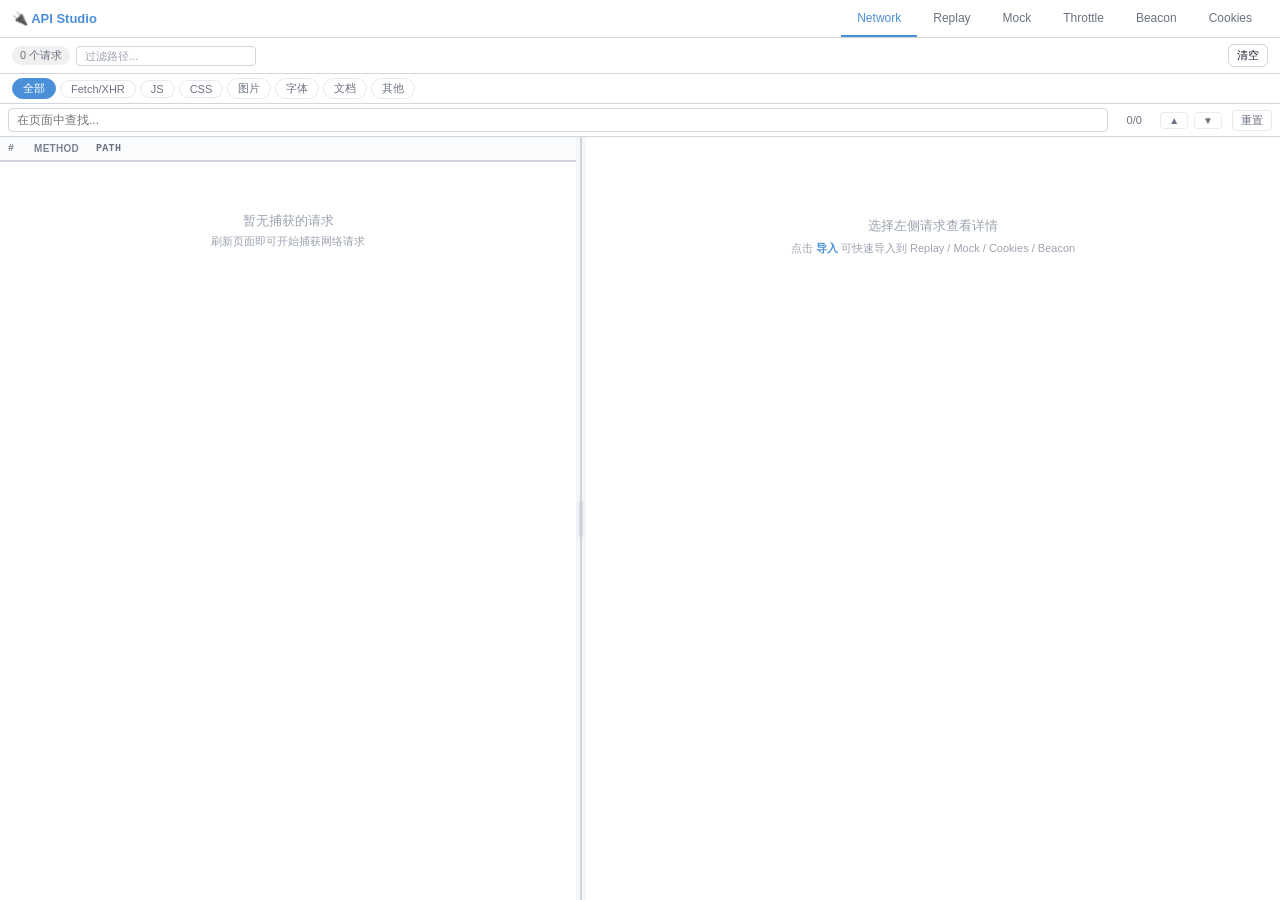
==== devtools-panel.html @ e4a95dbf "Initial API Studio DevTools extension" ====
<!DOCTYPE html>
<html lang="zh-CN">
<head>
<meta charset="UTF-8">
<meta name="viewport" content="width=device-width, initial-scale=1.0">
<title>API Studio 面板</title>
<link rel="stylesheet" href="devtools-panel.css">
</head>
<body>
<div id="app">
  <!-- Tab Bar -->
  <div class="tab-bar">
    <div class="tab-left">
      <span class="brand">🔌 API Studio</span>
    </div>
    <div class="tab-nav">
      <button class="tab active" data-tab="network">Network</button>
      <button class="tab" data-tab="replay">Replay</button>
      <button class="tab" data-tab="mock">Mock <span class="tab-hit-badge" id="totalHitsCount"></span><span class="tab-status-dot" id="mockTabStatusDot" title="Mock 总开关已启用"></span></button>
      <button class="tab" data-tab="throttle">Throttle <span class="tab-status-dot" id="throttleTabStatusDot" title="弱网预设已启用"></span></button>
      <button class="tab" data-tab="beacon">Beacon <span class="tab-hit-badge" id="beaconCountBadge"></span></button>
      <button class="tab" data-tab="cookies">Cookies</button>
    </div>
  </div>

  <!-- ============ Mock Tab ============ -->
  <div class="tab-content" id="tabMock">
    <div class="mock-toolbar">
      <div class="mock-toolbar-left">
        <label class="mock-checkbox" title="全选/取消全选"><input type="checkbox" id="toggleAllCb"></label>
        <button class="batch-bar" id="batchDeleteBtn">🗑 批量删除</button>
        <button class="btn btn-primary" id="mockAddBtn">+ 新建规则</button>
        <div class="group-select-wrap">
          <button class="group-drop-btn" id="groupDropBtn" type="button">▼</button>
          <input class="group-input" id="groupInput" placeholder="搜索分组..." value="默认分组" autocomplete="off">
          <div class="group-dropdown" id="groupDropdown"></div>
        </div>
        <button class="btn btn-text btn-sm" id="addGroupBtn">+ 新建分组</button>
      </div>
      
      <div class="mock-toolbar-right">
        <div class="master-toggle" title="全局启用/禁用所有 Mock 规则">
          <label class="toggle toggle-lg">
            <input type="checkbox" id="masterToggle" checked>
            <span class="toggle-slider"></span>
            <span class="toggle-text" id="masterToggleText">开启</span>
          </label>
        </div>
        <button class="btn btn-sm" id="clearHitsBtn">清空计数</button>
        <span class="mock-stats" id="mockStats">共 0 条规则，0 条启用</span>
      </div>
    </div>
    <div class="mock-list" id="mockList">
      <div class="empty-state" id="mockEmpty">
        <p>📋 暂无规则</p>
        <p class="hint">点击上方按钮或从 Network 标签页导入</p>
      </div>
    </div>
  </div>

  <!-- ============ Network Tab ============ -->
  <div class="tab-content active" id="tabNetwork">
    <div class="toolbar">
      <div class="toolbar-left">
        <span class="badge" id="countBadge">0 个请求</span>
        <input class="net-search" id="networkSearchInput" type="text" placeholder="过滤路径..." autocomplete="off">
      </div>
      <div class="toolbar-right">
        <button class="btn btn-sm" id="clearBtn">清空</button>
      </div>
    </div>

    <div class="filter-bar" id="filterBar">
      <span class="filter-chip active" data-type="all">全部</span>
      <span class="filter-chip" data-type="fetch">Fetch/XHR</span>
      <span class="filter-chip" data-type="js">JS</span>
      <span class="filter-chip" data-type="css">CSS</span>
      <span class="filter-chip" data-type="image">图片</span>
      <span class="filter-chip" data-type="font">字体</span>
      <span class="filter-chip" data-type="document">文档</span>
      <span class="filter-chip" data-type="other">其他</span>
    </div>

    <div class="find-overlay" id="findOverlay">
      <input class="find-overlay-input" type="text" placeholder="在页面中查找..." autocomplete="off" spellcheck="false">
      <span class="find-overlay-count" id="findOverlayCount">0/0</span>
      <button class="find-overlay-btn" id="findOverlayPrev" title="上一个">▲</button>
      <button class="find-overlay-btn" id="findOverlayNext" title="下一个">▼</button>
      <button class="find-overlay-btn find-overlay-close" id="findOverlayClose" title="重置">重置</button>
    </div>

	    <div class="layout">
	      <!-- Request list -->
	      <div class="list-panel">
        <div class="table-scroll">
          <table class="req-table">
            <thead>
              <tr>
                <th class="col-id">#</th>
                <th class="col-method">Method</th>
                <th class="col-url">Path</th>
                <th class="col-action"></th>
              </tr>
            </thead>
            <tbody id="requestBody"></tbody>
          </table>
          <div class="empty-state" id="emptyState">
            <p>暂无捕获的请求</p>
            <p class="hint">刷新页面即可开始捕获网络请求</p>
          </div>
	        </div>
	      </div>
	      <div class="panel-divider" id="panelDivider" role="separator" aria-orientation="vertical" title="拖动调整左右面板宽度"></div>
	
	      <!-- Detail panel -->
	      <div class="detail-panel">
        <div class="detail-empty" id="detailEmpty">
          <p>选择左侧请求查看详情</p>
          <p class="hint">点击 <span class="imp-btn-sample">导入</span> 可快速导入到 Replay / Mock / Cookies / Beacon</p>
        </div>
        <div class="detail-content" id="detailContent" style="display:none">
          <div class="detail-header">
            <h3>请求详情</h3>
            <div class="detail-header-actions">
              <button class="btn btn-secondary btn-import-target" id="importBeaconBtn">导入 Beacon</button>
              <button class="btn btn-secondary btn-import-target" id="importReplayBtn">导入 Replay</button>
              <button class="btn btn-secondary btn-import-target" id="importMockBtn">导入 Mock</button>
              <button class="btn btn-secondary btn-import-target" id="importCookiesBtn">导入 Cookies</button>
            </div>
          </div>
          <div class="detail-section">
            <div class="detail-row detail-row-url">
              <span class="label">URL</span>
              <div class="value url-detail-block">
                <div class="url-detail-line mono" id="detailUrlOrigin"></div>
                <div class="url-detail-line mono" id="detailUrlPath"></div>
                <div class="url-detail-line mono url-detail-query" id="detailUrlQuery" title=""></div>
                <span id="detailUrlFull" style="display:none"></span>
              </div>
              <button class="btn btn-sm btn-secondary url-copy-btn" id="copyDetailUrlBtn">复制</button>
            </div>
            <div class="detail-row"><span class="label">Method</span><span class="value" id="detailMethod"></span></div>
            <div class="detail-row"><span class="label">Time</span><span class="value" id="detailTime"></span></div>
            <div class="detail-row"><span class="label">Status</span><span class="value" id="detailStatus"></span></div>
            <div class="detail-row"><span class="label">Content-Type</span><span class="value" id="detailContentType"></span></div>
          </div>
          <div class="detail-section">
            <div class="section-title">请求 Headers</div>
            <pre class="code-block" id="detailReqHeaders"></pre>
          </div>
          <div class="detail-section">
            <div class="section-title">请求体</div>
            <pre class="code-block" id="detailReqBody">无</pre>
          </div>
          <div class="detail-section">
            <div class="section-title">响应 Headers</div>
            <pre class="code-block" id="detailResHeaders"></pre>
          </div>
          <div class="detail-section">
            <div class="section-title">响应体</div>
            <div class="code-block response-body-panel" id="detailResBody">加载中...</div>
          </div>
        </div>
      </div>
    </div>
  </div>

  <!-- ============ Beacon Tab ============ -->
  <div class="tab-content" id="tabBeacon">
    <div class="config-shell beacon-shell">
      <div class="config-toolbar">
        <div class="config-toolbar-left beacon-toolbar-left">
          <input class="form-input beacon-input-lg" id="beaconPathInput" type="text" placeholder="监控路径关键字，例如 /track 或 /report">
          <button class="btn btn-sm beacon-condition-toggle" id="toggleBeaconConditionsBtn" type="button">编辑条件</button>
          <div class="beacon-condition-summary" id="beaconConditionSummary">未设置关注条件</div>
          <div class="beacon-conditions collapsed" id="beaconConditions"></div>
          <button class="btn btn-sm beacon-add-condition" id="addBeaconConditionBtn" type="button">+ 添加条件</button>
        </div>
        <div class="config-toolbar-right">
          <label class="toggle beacon-toggle" title="开启后会持续根据当前条件筛选命中的请求">
            <input type="checkbox" id="beaconEnabled" checked>
            <span class="toggle-slider"></span>
          </label>
          <button class="btn btn-sm" id="clearBeaconBtn">清空命中</button>
        </div>
      </div>
      <div class="config-layout beacon-layout">
        <aside class="config-list-panel">
          <div class="config-list" id="beaconList">
            <div class="empty-state" id="beaconEmpty">
              <p>暂无命中的埋点请求</p>
              <p class="hint">输入路径关键字后，会持续筛选当前捕获到的请求</p>
            </div>
          </div>
        </aside>
        <section class="config-detail-panel beacon-detail-panel">
          <div class="detail-empty" id="beaconDetailEmpty">
            <p>选择左侧命中项查看详情</p>
            <p class="hint">适合盯某一路径的上报请求，再检查其中字段是否包含目标值</p>
          </div>
          <div class="detail-content" id="beaconDetailContent" style="display:none">
            <div class="detail-header">
              <h3>埋点详情</h3>
              <div class="detail-header-actions">
                <button class="btn btn-secondary btn-sm" id="copyBeaconUrlBtn">复制 URL</button>
                <button class="btn btn-secondary btn-sm" id="copyBeaconPayloadBtn">复制上报数据</button>
              </div>
            </div>
            <div class="detail-section">
              <div class="detail-row"><span class="label">Path</span><span class="value mono" id="beaconDetailPath"></span></div>
              <div class="detail-row"><span class="label">Method</span><span class="value" id="beaconDetailMethod"></span></div>
              <div class="detail-row"><span class="label">Time</span><span class="value" id="beaconDetailTime"></span></div>
              <div class="detail-row"><span class="label">字段命中</span><span class="value" id="beaconDetailField"></span></div>
            </div>
            <div class="detail-section">
              <div class="section-title">关注字段值</div>
              <pre class="code-block" id="beaconDetailFieldValues">无</pre>
            </div>
            <div class="detail-section">
              <div class="section-title">解析后的上报数据</div>
              <pre class="code-block beacon-payload-block" id="beaconDetailPayload">无</pre>
            </div>
          </div>
        </section>
      </div>
    </div>
  </div>

  <!-- ============ Throttle Tab ============ -->
  <div class="tab-content" id="tabThrottle">
    <div class="config-shell">
      <div class="config-toolbar">
        <div class="config-toolbar-left">
          <span class="badge" id="throttleStatusBadge">未启用弱网</span>
          <button class="btn btn-primary" id="addThrottleBtn">+ 新建预设</button>
        </div>
        <div class="config-toolbar-right">
          <button class="btn btn-sm" id="clearThrottleBtn">清空</button>
        </div>
      </div>
      <div class="config-layout">
        <aside class="config-list-panel">
          <div class="config-list" id="throttleList">
            <div class="empty-state" id="throttleEmpty">
              <p>暂无弱网预设</p>
              <p class="hint">用于 Replay 重发时模拟延迟、抖动和限速</p>
            </div>
          </div>
        </aside>
        <section class="config-detail-panel">
          <div class="detail-empty" id="throttleDetailEmpty">
            <p>选择左侧预设查看详情</p>
            <p class="hint">启用后会影响 Replay 请求的发送和结果展示</p>
          </div>
          <div class="detail-content" id="throttleDetailContent" style="display:none">
            <div class="detail-header">
              <h3>弱网配置</h3>
              <div class="detail-header-actions">
                <button class="btn btn-primary" id="applyThrottleBtn">设为当前预设</button>
                <button class="btn btn-secondary" id="editThrottleBtn">编辑</button>
                <button class="btn btn-danger" id="deleteThrottleBtn">删除</button>
              </div>
            </div>
            <div class="detail-section">
              <div class="detail-row"><span class="label">名称</span><span class="value" id="throttleDetailName"></span></div>
              <div class="detail-row"><span class="label">延迟</span><span class="value" id="throttleDetailLatency"></span></div>
              <div class="detail-row"><span class="label">抖动</span><span class="value" id="throttleDetailJitter"></span></div>
              <div class="detail-row"><span class="label">下行</span><span class="value" id="throttleDetailDown"></span></div>
              <div class="detail-row"><span class="label">上行</span><span class="value" id="throttleDetailUp"></span></div>
              <div class="detail-row"><span class="label">作用域</span><span class="value" id="throttleDetailScopes"></span></div>
              <div class="detail-row"><span class="label">状态</span><span class="value" id="throttleDetailStatus"></span></div>
            </div>
            <div class="detail-section">
              <div class="section-title">作用域开关</div>
              <div class="config-scope-box throttle-scope-inline">
                <div class="config-scope-toggle">
                  <span><strong>Replay</strong><em>仅影响 Replay 页面的重发请求</em></span>
                  <label class="toggle"><input type="checkbox" id="throttleScopeReplay"><span class="toggle-slider"></span></label>
                </div>
                <div class="config-scope-toggle">
                  <span><strong>Mock</strong><em>仅影响命中 Mock 规则的接口</em></span>
                  <label class="toggle"><input type="checkbox" id="throttleScopeMock"><span class="toggle-slider"></span></label>
                </div>
                <div class="config-scope-toggle">
                  <span><strong>页面全局</strong><em>仅影响当前页面的 fetch / XHR 接口</em></span>
                  <label class="toggle"><input type="checkbox" id="throttleScopePage"><span class="toggle-slider"></span></label>
                </div>
              </div>
            </div>
            <div class="detail-section">
              <div class="section-title">说明</div>
              <pre class="code-block" id="throttleDetailPreview"></pre>
            </div>
          </div>
        </section>
      </div>
    </div>
  </div>

  <!-- ============ Cookies Tab ============ -->
  <div class="tab-content" id="tabCookies">
    <div class="cookies-layout">
      <aside class="cookies-list-panel">
        <div class="cookies-toolbar">
          <span class="badge" id="cookiesCountBadge">0 组 Cookies</span>
          <button class="btn btn-sm" id="clearCookiesBtn">清空</button>
        </div>
        <div class="cookies-list" id="cookiesList">
          <div class="empty-state" id="cookiesEmpty">
            <p>暂无 Cookies</p>
            <p class="hint">从 Network 请求详情导入后会显示在这里</p>
          </div>
        </div>
      </aside>
      <div class="cookies-detail-panel">
        <div class="detail-empty" id="cookiesDetailEmpty">
          <p>选择左侧 Cookies 查看详情</p>
          <p class="hint">可以单独复制请求 Cookies 或 Set-Cookie</p>
        </div>
        <div class="detail-content" id="cookiesDetailContent" style="display:none">
          <div class="detail-header">
            <h3>Cookies 详情</h3>
            <div class="detail-header-actions">
              <button class="btn btn-secondary btn-sm" id="copyCookiesHeaderBtn">复制 Cookies</button>
              <button class="btn btn-secondary btn-sm" id="copyCookiesSetBtn">复制 Set-Cookie</button>
              <button class="btn btn-secondary btn-sm" id="deleteCookiesEntryBtn">删除</button>
            </div>
          </div>
          <div class="detail-section">
            <div class="detail-row"><span class="label">Path</span><span class="value mono" id="cookiesDetailPath"></span></div>
            <div class="detail-row"><span class="label">Method</span><span class="value" id="cookiesDetailMethod"></span></div>
            <div class="detail-row"><span class="label">Time</span><span class="value" id="cookiesDetailTime"></span></div>
          </div>
          <div class="detail-section">
            <div class="section-title">请求 Cookies</div>
            <pre class="code-block" id="cookiesDetailReq">无</pre>
          </div>
          <div class="detail-section">
            <div class="section-title">Set-Cookie</div>
            <pre class="code-block" id="cookiesDetailSet">无</pre>
          </div>
        </div>
      </div>
    </div>
  </div>

  <!-- ============ Replay Tab ============ -->
  <div class="tab-content" id="tabReplay">
    <div class="replay-tab-shell">
      <div class="replay-tab-empty" id="replayEmpty">
        <p>从 Network 里选择一个请求开始调试</p>
        <p class="hint">点击请求详情右上角的“调试此请求”即可带入</p>
      </div>
      <div class="replay-tab-content" id="replayContent" style="display:none">
        <div class="replay-workspace">
          <aside class="replay-history-panel">
            <div class="replay-history-header">
              <label class="mock-checkbox replay-history-checkall" title="全选/取消全选">
                <input type="checkbox" id="replayHistoryToggleAll">
              </label>
              <div class="group-select-wrap replay-group-select-wrap">
                <button class="group-drop-btn" id="replayGroupDropBtn" type="button">▼</button>
                <input class="group-input" id="replayGroupInput" placeholder="搜索分组..." value="默认分组" autocomplete="off">
                <div class="group-dropdown" id="replayGroupDropdown"></div>
              </div>
              <button class="btn btn-text btn-sm" id="addReplayGroupBtn" type="button">+ 新建分组</button>
              <button class="btn btn-secondary btn-sm replay-history-batch-btn" id="replayBatchDeleteBtn">删除选中</button>
            </div>
            <input class="replay-history-search" id="replayHistorySearchInput" type="text" placeholder="按保存名称快速检索..." autocomplete="off">
            <div class="replay-history-list" id="replayHistoryList">
              <div class="replay-history-empty">还没有保存的请求</div>
            </div>
          </aside>
          <div class="replay-panel-divider" id="replayPanelDivider" role="separator" aria-orientation="vertical" title="拖动调整左右区域宽度"></div>
          <div class="replay-main-panel">
            <div class="replay-main-sticky">
              <div class="find-overlay replay-find-overlay" id="replayFindOverlay">
                <input class="find-overlay-input" id="replayFindInput" type="text" placeholder="在页面中查找..." autocomplete="off" spellcheck="false">
                <span class="find-overlay-count" id="replayFindCount">0/0</span>
                <button class="find-overlay-btn" id="replayFindPrev" title="上一个">▲</button>
                <button class="find-overlay-btn" id="replayFindNext" title="下一个">▼</button>
                <button class="find-overlay-btn find-overlay-close" id="replayFindClose" title="重置">重置</button>
              </div>
            </div>
            <div class="replay-main-scroll">
              <div class="replay-editor-card">
                <div class="replay-grid">
                  <div class="replay-method-wrap">
                    <label class="form-label" for="replayMethod">Method</label>
                    <select class="form-select" id="replayMethod">
                      <option value="GET">GET</option>
                      <option value="POST">POST</option>
                      <option value="PUT">PUT</option>
                      <option value="DELETE">DELETE</option>
                      <option value="PATCH">PATCH</option>
                      <option value="HEAD">HEAD</option>
                      <option value="OPTIONS">OPTIONS</option>
                    </select>
                  </div>
                  <div class="replay-url-wrap">
                    <label class="form-label" for="replayUrl">URL</label>
                    <input type="text" class="form-input" id="replayUrl" placeholder="http://localhost:8080/api/tasks">
                  </div>
                  <div class="replay-send-wrap">
                    <button class="btn btn-primary" id="sendReplayBtn">发送请求</button>
                  </div>
                </div>
                <div class="form-row">
                  <label class="form-label" for="replayHeaders">请求 Headers</label>
                  <textarea class="form-textarea replay-textarea" id="replayHeaders" rows="6" placeholder="Content-Type: application/json&#10;Authorization: Bearer ..."></textarea>
                </div>
                <div class="form-row replay-body-row">
                  <div class="replay-body-head">
                    <label class="form-label" for="replayBody">请求体</label>
                    <div class="replay-body-actions">
                      <button class="btn btn-secondary btn-sm" id="formatReplayJsonBtn">格式化 JSON</button>
                      <button class="btn btn-secondary btn-sm" id="minifyReplayJsonBtn">压缩 JSON</button>
                    </div>
                  </div>
                  <textarea class="form-textarea replay-textarea replay-body-textarea" id="replayBody" rows="8" placeholder='{"name":"demo"}'></textarea>
                </div>
                <div class="detail-actions replay-actions">
                  <span class="replay-status" id="replayStatus"></span>
                </div>
              </div>
              <div class="replay-result-card">
                <div class="detail-section">
                  <div class="section-title">响应结果</div>
                  <div class="detail-row"><span class="label">Status</span><span class="value" id="replayResultStatus">-</span></div>
                  <div class="detail-row"><span class="label">Time</span><span class="value" id="replayResultTime">-</span></div>
                  <div class="detail-row"><span class="label">Content-Type</span><span class="value" id="replayResultContentType">-</span></div>
                </div>
                <div class="detail-section">
                  <div class="section-title">响应 Headers</div>
                  <pre class="code-block" id="replayResultHeaders">(尚未发送)</pre>
                </div>
                <div class="detail-section">
                  <div class="section-title">响应体</div>
                  <pre class="code-block replay-response-body" id="replayResultBody">(尚未发送)</pre>
                </div>
              </div>
            </div>
          </div>
        </div>
      </div>
    </div>
  </div>

  <!-- Context Menu -->
  <div id="contextMenu">
    <div class="ctx-item"><span class="ctx-icon">✦</span> 导入到 Mock</div>
  </div>

  <!-- Toast -->
  <div class="toast" id="toast"></div>
  <div class="time-tooltip" id="timeTooltip" style="display:none"></div>
  <div class="import-menu floating" id="floatingImportMenu" style="display:none">
    <button class="import-menu-item" data-import-target="replay">导入 Replay</button>
    <button class="import-menu-item" data-import-target="mock">导入 Mock</button>
    <button class="import-menu-item" data-import-target="cookies">导入 Cookies</button>
    <button class="import-menu-item" data-import-target="beacon">导入 Beacon</button>
  </div>

  <div class="modal-overlay" id="configModalOverlay">
    <div class="modal config-modal">
      <div class="modal-header">
        <h3 id="configModalTitle">新建配置</h3>
        <button class="btn-icon" id="configModalCloseBtn">✕</button>
      </div>
      <div class="modal-body" id="configModalBody"></div>
      <div class="modal-footer">
        <button class="btn btn-secondary" id="configModalCancelBtn">取消</button>
        <button class="btn btn-primary" id="configModalSaveBtn">保存</button>
      </div>
    </div>
  </div>

  <!-- Modal (shared) -->
  <div class="modal-overlay" id="modalOverlay">
    <div class="modal">
      <div class="modal-header">
        <h2 id="modalTitle">新建规则</h2>
        <button class="modal-close" id="modalCloseBtn">✕</button>
      </div>
      <div class="modal-body">
        <div class="form-row">
          <label class="form-label">规则名称</label>
          <input type="text" class="form-input" id="ruleName" placeholder="例如：用户信息接口">
        </div>
        <div class="form-row">
          <label class="form-label">URL 路径</label>
          <input type="text" class="form-input" id="urlPattern" placeholder="/api/user/info">
        </div>
        <div class="form-row">
          <label class="form-label">响应体</label>
          <textarea class="form-textarea" id="responseBody" rows="14" placeholder='{"data": "mock数据"}'></textarea>
          <div class="textarea-actions">
            <div class="find-bar">
              <input type="text" class="find-input" id="findInput" placeholder="搜索...">
              <span class="find-result" id="findResult"></span>
              <button class="find-btn" id="findPrevBtn" title="上一个">▲</button>
              <button class="find-btn" id="findNextBtn" title="下一个">▼</button>
            </div>
            <button class="btn btn-text" id="formatJsonBtn">格式化 JSON</button>
          </div>
        </div>
      </div>
      <div class="modal-footer">
        <button class="btn btn-secondary" id="cancelModalBtn">取消</button>
        <button class="btn btn-danger" id="deleteRuleBtn" style="display:none">删除</button>
        <button class="btn btn-primary" id="saveRuleBtn">保存</button>
      </div>
    </div>
  </div>
</div>

<script src="devtools-panel.js"></script>
</body>
</html>
---- devtools-panel.css ----
*,*::before,*::after{box-sizing:border-box;margin:0;padding:0}

:root{--bg:#f5f6f8;--surface:#fff;--border:#d0d4dd;--border-light:#e8eaef;--text:#1a1a2e;--text-secondary:#6b7280;--text-muted:#9ca3af;--primary:#4A90D9;--primary-hover:#357ABD;--danger:#e74c3c;--success:#2ecc71;--warning:#f39c12;--font:-apple-system,BlinkMacSystemFont,"Segoe UI",Roboto,sans-serif;--mono:"SF Mono","Consolas","Liberation Mono",monospace;--radius:6px}

body{font-family:var(--font);font-size:12px;color:var(--text);background:var(--bg);height:100vh;overflow:hidden}
#app{display:flex;flex-direction:column;height:100vh}

/* ====== Tab Bar ====== */
.tab-bar{display:flex;align-items:center;justify-content:space-between;padding:0 12px;background:var(--surface);border-bottom:1px solid var(--border);flex-shrink:0;height:38px}
.tab-left{display:flex;align-items:center}
.brand{font-size:13px;font-weight:700;color:var(--primary);margin-right:16px}
.tab-nav{display:flex;gap:0;height:100%}
.tab{background:none;border:none;border-bottom:2px solid transparent;padding:0 16px;font-size:12px;font-weight:500;color:var(--text-secondary);cursor:pointer;transition:all .12s;height:100%;line-height:36px}
.tab:hover{color:var(--text)}
.tab.active{color:var(--primary);border-bottom-color:var(--primary)}
.tab-hit-badge{display:none;margin-left:6px;padding:1px 5px;border-radius:999px;background:#fef3e7;color:#e67e22;font-size:10px;font-weight:700;line-height:14px;vertical-align:middle}
.tab-hit-badge.show{display:inline-block}
.tab-status-dot{display:none;width:7px;height:7px;margin-left:6px;border-radius:50%;background:var(--success);box-shadow:0 0 0 2px rgba(46,204,113,.18);vertical-align:middle}
.tab-status-dot.show{display:inline-block}

/* ====== Tab Content ====== */
.tab-content{display:none;flex:1;flex-direction:column;min-height:0}
.tab-content.active{display:flex}

/* ====== Mock Tab ====== */
.mock-toolbar{display:grid;grid-template-columns:minmax(420px,1fr) auto;align-items:center;padding:8px 12px;background:var(--surface);border-bottom:1px solid var(--border);flex-shrink:0;gap:12px;min-width:0}
.mock-stats{font-size:11px;color:var(--text-secondary)}
.mock-list{flex:1;overflow-y:auto;min-height:0;display:flex;flex-direction:column;justify-content:flex-start;align-items:stretch}

.mock-item{display:flex;align-items:center;padding:8px 12px;gap:8px;cursor:pointer;border-bottom:1px solid var(--border-light);transition:background .08s}
.mock-item:hover{background:#eef3fc}
.mock-item.disabled{opacity:.5}

.mock-toggle{flex-shrink:0}
.mock-select{display:flex;align-items:center;justify-content:center;width:16px;flex-shrink:0;cursor:pointer}
.mock-select input{width:14px;height:14px;cursor:pointer;accent-color:var(--primary);margin:0}
.mock-info{flex:1;min-width:0}
.mock-name{font-size:12px;font-weight:600;white-space:nowrap;overflow:hidden;text-overflow:ellipsis}
.mock-meta{display:flex;align-items:center;gap:6px;margin-top:2px;font-size:11px;color:var(--text-secondary)}
.mock-method{display:inline-block;padding:0 4px;border-radius:3px;font-weight:700;font-size:9px;line-height:16px}
.mock-method.ANY{background:#e8e8e8;color:#666}
.mock-method.GET{background:#d4edda;color:#155724}
.mock-method.POST{background:#cce5ff;color:#004085}
.mock-method.PUT{background:#fff3cd;color:#856404}
.mock-method.DELETE{background:#f8d7da;color:#721c24}
.mock-method.PATCH{background:#e2d5f0;color:#563d7c}
.mock-url{white-space:nowrap;overflow:hidden;text-overflow:ellipsis;max-width:400px}
.mock-actions{display:flex;align-items:center;gap:10px;flex-shrink:0;white-space:nowrap}
.mock-action-link{background:none;border:none;padding:0;font-size:12px;line-height:1.2;color:var(--text-secondary);cursor:pointer}
.mock-action-link:hover{color:var(--primary);text-decoration:underline}
.mock-action-link.danger:hover{color:var(--danger)}

.toggle{position:relative;display:inline-block;width:32px;height:18px;flex-shrink:0}
.toggle input{opacity:0;width:0;height:0}
.toggle-slider{position:absolute;inset:0;background:#ccc;border-radius:18px;cursor:pointer;transition:.2s}
.toggle-slider::before{content:"";position:absolute;width:14px;height:14px;left:2px;bottom:2px;background:#fff;border-radius:50%;transition:.2s}
.toggle input:checked+.toggle-slider{background:var(--primary)}
.toggle input:checked+.toggle-slider::before{transform:translateX(14px)}

.empty-state{display:flex;flex-direction:column;align-items:center;justify-content:center;padding:50px 20px;color:var(--text-muted);text-align:center}
.empty-state p{font-size:13px}
.empty-state .hint{font-size:11px;margin-top:4px}

/* ====== Network Tab ====== */
.toolbar{display:flex;align-items:center;justify-content:space-between;padding:6px 12px;background:var(--surface);border-bottom:1px solid var(--border);flex-shrink:0}
.toolbar-left,.toolbar-right{display:flex;align-items:center;gap:6px}
.badge{font-size:11px;color:var(--text-secondary);background:#f0f0f0;padding:2px 8px;border-radius:999px}

.btn{display:inline-flex;align-items:center;padding:4px 10px;border:1px solid var(--border);border-radius:var(--radius);font-size:11px;font-weight:500;cursor:pointer;transition:all .12s;background:var(--surface);color:var(--text);gap:4px;line-height:1.4}
.btn:hover{background:#f0f0f0;border-color:#bbb}
.btn-sm{padding:3px 8px}
.btn-primary{background:var(--primary);color:#fff;border-color:var(--primary)}
.btn-primary:hover{background:var(--primary-hover);border-color:var(--primary-hover)}
.btn-secondary{background:var(--surface);color:var(--text);border-color:var(--border)}
.btn-danger{background:var(--danger);color:#fff;border-color:var(--danger)}
.btn-danger:hover{background:#c0392b}
.btn-text{background:none;color:var(--primary);border:none;padding:4px 8px;font-size:12px}
.btn-text:hover{background:rgba(74,144,217,.08)}
.btn-icon{background:none;border:none;cursor:pointer;padding:4px 8px;font-size:14px;color:var(--text-secondary);border-radius:4px}
.btn-icon:hover{background:#f0f0f0;color:var(--text)}
.btn-icon-sm{font-size:11px;padding:2px 5px}

/* ===== Layout: left-right split ===== */
.layout{display:flex;flex:1;overflow:hidden}

.list-panel{width:45%;min-width:260px;display:flex;flex-direction:column;background:var(--surface)}
.table-scroll{flex:1;overflow-y:auto;overflow-x:hidden}
.panel-divider{width:10px;flex-shrink:0;position:relative;cursor:col-resize;background:linear-gradient(to right, transparent 0, transparent 4px, var(--border) 4px, var(--border) 6px, transparent 6px, transparent 100%)}
.panel-divider::after{content:"";position:absolute;top:50%;left:50%;transform:translate(-50%,-50%);width:3px;height:36px;border-radius:999px;background:#c9ced8;box-shadow:-3px 0 0 #eef1f5,3px 0 0 #eef1f5}
.panel-divider:hover,.panel-divider.dragging{background:linear-gradient(to right, transparent 0, transparent 3px, var(--primary) 3px, var(--primary) 7px, transparent 7px, transparent 100%)}
.panel-divider:hover::after,.panel-divider.dragging::after{background:var(--primary)}

.req-table{width:100%;border-collapse:collapse;table-layout:fixed}
.req-table thead{position:sticky;top:0;z-index:1}
.req-table th{text-align:left;padding:6px 8px;font-size:10px;font-weight:600;color:var(--text-secondary);background:#fafbfc;border-bottom:2px solid var(--border);text-transform:uppercase;letter-spacing:.03em;user-select:none}
.req-table td{padding:6px 8px;font-size:11px;white-space:nowrap;overflow:hidden;text-overflow:ellipsis;vertical-align:middle}
.req-table tbody tr{cursor:pointer;border-bottom:1px solid var(--border-light);transition:background .08s}
.req-table tbody tr:hover{background:#eef3fc}
.req-table tbody tr.selected{background:#dbeafe}

.col-id{width:26px;text-align:center;font-size:10px;color:var(--text-muted);font-family:var(--mono)}
.col-method{width:64px}
.col-url{width:auto}
.col-action{width:54px;text-align:right}

.req-table th.col-method,
.req-table td.col-method{padding-right:8px}

.req-table th.col-url,
.req-table td.col-url{padding-left:6px}

.req-table th.col-action,
.req-table td.col-action{padding-left:4px;padding-right:8px}

.col-method .method{display:inline-block;padding:0 4px;border-radius:3px;font-weight:700;font-size:9px;line-height:16px}
.method.ANY{background:#e8e8e8;color:#666}
.method.GET{background:#d4edda;color:#155724}
.method.POST{background:#cce5ff;color:#004085}
.method.PUT{background:#fff3cd;color:#856404}
.method.DELETE{background:#f8d7da;color:#721c24}
.method.PATCH{background:#e2d5f0;color:#563d7c}

.col-url{font-family:var(--mono);font-size:11px}
.req-table th.col-id,
.req-table th.col-method{color:#7b8392}
.status-code{font-weight:700;font-size:11px}
.status-code.s2xx{color:var(--success)}
.status-code.s3xx{color:var(--primary)}
.status-code.s4xx{color:var(--warning)}
.status-code.s5xx{color:var(--danger)}

.imp-btn{display:inline-flex;align-items:center;justify-content:center;min-width:42px;background:none;border:none;cursor:pointer;font-size:11px;color:var(--primary);padding:3px 6px;border-radius:6px;transition:all .12s;line-height:1.2;font-weight:600}
.imp-btn:hover{color:var(--primary);background:rgba(74,144,217,.1)}
.imp-btn.imported{color:var(--success);cursor:default}

/* ===== Detail Panel ===== */
.detail-panel{flex:1;min-width:320px;overflow-y:auto;background:var(--surface)}
.detail-empty{display:flex;flex-direction:column;align-items:center;justify-content:center;padding:80px 20px;color:var(--text-muted);text-align:center}
.detail-empty p{font-size:13px}
.detail-empty .hint{font-size:11px;margin-top:6px}
.imp-btn-sample{color:var(--primary);font-weight:600}
.detail-content{padding:12px 16px}
.detail-header{display:flex;align-items:center;justify-content:space-between;margin-bottom:12px;flex-wrap:wrap;gap:8px}
.detail-header h3{font-size:14px;font-weight:600}
.detail-header-actions{display:flex;align-items:center;gap:8px;flex-wrap:wrap}
.btn-import{font-size:12px;padding:5px 14px}
.btn-import-target{min-width:96px;padding-left:12px;padding-right:12px;justify-content:center;background:var(--primary);border-color:var(--primary);color:#fff}
.btn-import-target:hover{background:var(--primary-hover);border-color:var(--primary-hover);color:#fff}
.btn-import-target.imported{background:#eef7f1;border-color:#b8e0c6;color:#1f8f55}
.btn-import-target.imported:hover{background:#e6f3eb;border-color:#a4d7b5;color:#1f8f55}
.import-menu-wrap{position:relative}
.import-menu{position:absolute;top:calc(100% + 6px);right:0;min-width:148px;padding:6px;background:#fff;border:1px solid var(--border);border-radius:8px;box-shadow:0 12px 28px rgba(15,23,42,.14);z-index:1000}
.import-menu.floating{position:fixed;top:auto;right:auto;z-index:10000}
.import-menu-item{display:flex;align-items:center;width:100%;padding:7px 10px;background:none;border:none;border-radius:6px;font-size:12px;color:var(--text);cursor:pointer;text-align:left}
.import-menu-item:hover{background:#eef3fc;color:var(--primary)}
.detail-section{margin-bottom:12px}
.detail-row{display:flex;align-items:baseline;gap:8px;padding:3px 0;border-bottom:1px solid var(--border-light)}
.detail-row .label{font-size:11px;font-weight:600;color:var(--text-secondary);min-width:70px;flex-shrink:0}
.detail-row .value{font-size:12px;word-break:break-all}
.detail-row .value.mono{font-family:var(--mono);font-size:11px}
.detail-row-url{align-items:flex-start}
.url-detail-block{display:flex;flex-direction:column;gap:3px;min-width:0;flex:1}
.url-detail-line{font-size:11px;line-height:1.45;word-break:break-all}
.url-detail-line:first-child{font-weight:600;color:var(--text)}
.url-detail-query{white-space:nowrap;overflow:hidden;text-overflow:ellipsis;max-width:100%;color:var(--text-secondary)}
.url-copy-btn{flex-shrink:0;margin-left:auto}
.time-source-chip{display:inline-flex;align-items:center;margin-left:6px;padding:1px 6px;border-radius:999px;background:#eef3fc;color:var(--primary);font-size:10px;font-weight:700;vertical-align:middle}
.time-hint{display:inline-flex;align-items:center;justify-content:center;width:16px;height:16px;margin-left:6px;border-radius:999px;background:#eef3fc;color:var(--primary);font-size:10px;font-weight:700;cursor:help;vertical-align:middle}
.detail-section-header{display:flex;align-items:center;justify-content:space-between;gap:8px;margin-bottom:6px}
.section-title{font-size:11px;font-weight:600;color:var(--text-secondary);margin-bottom:6px;text-transform:uppercase;letter-spacing:.04em}
.code-block{background:#f4f5f7;border:1px solid var(--border-light);border-radius:4px;padding:8px 10px;font-family:var(--mono);font-size:11px;line-height:1.5;white-space:pre-wrap;word-break:break-all;max-height:200px;overflow:auto}
.response-body-panel{font-family:var(--mono)}
.response-body-panel.is-media{background:#f8fafc;padding:10px;white-space:normal;word-break:normal}
.response-preview{display:flex;flex-direction:column;gap:10px}
.response-preview-meta{font-size:11px;color:var(--text-secondary);line-height:1.5}
.response-preview-actions{display:flex;gap:8px;flex-wrap:wrap}
.response-preview-link{display:inline-flex;align-items:center;justify-content:center;padding:5px 12px;border:1px solid var(--border);border-radius:6px;background:#fff;color:var(--text);font-size:12px;text-decoration:none;cursor:pointer}
.response-preview-link:hover{border-color:#bfd3ea;color:var(--primary)}
.response-preview-image{display:block;max-width:100%;max-height:360px;object-fit:contain;border:1px solid var(--border-light);border-radius:6px;background:#fff}
.response-preview-video,.response-preview-audio{display:block;width:100%;max-width:100%;border-radius:6px;background:#000}
.response-preview-audio{background:#fff}
.response-preview-note{font-size:11px;color:var(--text-secondary)}
.response-preview-code{margin:0;background:#f4f5f7;border:1px solid var(--border-light);border-radius:6px;padding:8px 10px;font-family:var(--mono);font-size:11px;line-height:1.5;white-space:pre-wrap;word-break:break-all;max-height:220px;overflow:auto}
.detail-actions{display:flex;justify-content:flex-end;margin-top:8px}
.replay-tab-shell{display:flex;flex-direction:column;flex:1;min-height:0;background:var(--surface)}
.replay-tab-empty{display:flex;flex:1;flex-direction:column;align-items:center;justify-content:center;padding:80px 20px;color:var(--text-muted);text-align:center}
.replay-tab-empty p{font-size:13px}
.replay-tab-empty .hint{font-size:11px;margin-top:6px}
.replay-tab-content{display:flex;flex:1;flex-direction:column;gap:12px;padding:12px;overflow:hidden;min-height:0}
.replay-workspace{--replay-left-width:360px;display:flex;gap:0;min-height:0;flex:1;overflow:hidden}
.replay-history-panel{width:var(--replay-left-width);min-width:260px;max-width:70%;background:var(--surface);border:1px solid var(--border-light);border-radius:8px;padding:12px;display:flex;flex-direction:column;min-height:0;flex-shrink:0}
.replay-panel-divider{width:16px;flex-shrink:0;position:relative;cursor:col-resize;background:linear-gradient(to right, transparent 0, transparent 7px, var(--border-light) 7px, var(--border-light) 9px, transparent 9px, transparent 100%)}
.replay-panel-divider::after{content:"";position:absolute;top:50%;left:50%;transform:translate(-50%,-50%);width:3px;height:42px;border-radius:999px;background:#c9ced8;box-shadow:-4px 0 0 #eef1f5,4px 0 0 #eef1f5}
.replay-panel-divider:hover,.replay-panel-divider.dragging{background:linear-gradient(to right, transparent 0, transparent 6px, var(--primary) 6px, var(--primary) 10px, transparent 10px, transparent 100%)}
.replay-panel-divider:hover::after,.replay-panel-divider.dragging::after{background:var(--primary)}
.replay-history-header{display:flex;align-items:center;gap:8px;margin-bottom:10px;flex-wrap:nowrap}
.replay-history-checkall{display:flex;align-items:center}
.replay-history-batch-btn{margin-left:auto;display:none}
.replay-history-batch-btn.show{display:inline-flex}
.replay-history-header .replay-group-select-wrap{flex:1 1 auto;width:auto;max-width:none;min-width:0}
.replay-history-header #addReplayGroupBtn{white-space:nowrap;flex-shrink:0}
.replay-history-search{width:100%;height:32px;border:1px solid var(--border-light);border-radius:6px;padding:0 10px;margin-bottom:10px;font-size:12px;color:var(--text);background:#fff;outline:none}
.replay-history-search:focus{border-color:var(--primary);box-shadow:0 0 0 2px rgba(59,130,246,.12)}
.replay-history-list{display:flex;flex-direction:column;gap:8px;overflow:auto;min-height:0}
.replay-history-item{border:1px solid var(--border-light);border-radius:6px;background:#fafbfc;padding:8px 10px 8px 5px;text-align:left;cursor:pointer;transition:all .12s;display:grid;grid-template-columns:22px minmax(0,1fr);gap:6px;align-items:stretch}
.replay-history-item:hover{border-color:#bfd3ea;background:#eef3fc}
.replay-history-item.active{border-color:var(--primary);background:#eef5ff}
.replay-history-item.batch-selected{box-shadow:inset 0 0 0 1px #bfd3ea}
.replay-history-side{display:flex;flex-direction:column;align-items:center;gap:5px;padding-top:2px}
.replay-history-select input{width:14px;height:14px;accent-color:var(--primary);cursor:pointer;margin:0}
.replay-history-main{display:flex;flex-direction:column;gap:3px;min-width:0}
.replay-history-index{flex-shrink:0;font-size:12px;font-weight:800;color:var(--text-muted);font-family:var(--mono);line-height:1}
.replay-history-path{display:block;min-width:0;overflow:hidden;text-overflow:ellipsis;white-space:nowrap;font-size:12px;font-weight:700;color:var(--text);font-family:var(--mono)}
.replay-history-name{display:block;flex:0 1 112px;max-width:112px;min-width:0;overflow:hidden;text-overflow:ellipsis;white-space:nowrap;font-size:10px;color:var(--text-secondary);line-height:1.25}
.replay-history-meta-row{display:flex;align-items:center;justify-content:flex-start;gap:10px;min-width:0}
.replay-history-actions{display:flex;align-items:center;gap:6px;opacity:.75;white-space:nowrap;flex-shrink:0}
.replay-history-action{background:none;border:none;padding:0;font-size:10px;line-height:1.2;color:var(--text-secondary);cursor:pointer}
.replay-history-action:hover{color:var(--primary);text-decoration:underline}
.replay-history-action.danger:hover{color:var(--danger)}
.replay-history-empty{font-size:11px;color:var(--text-muted);padding:8px 0}
.replay-main-panel{display:flex;flex:1 1 0;flex-direction:column;min-width:0;min-height:0;overflow:hidden}
.replay-main-sticky{flex-shrink:0;display:flex;flex-direction:column;gap:8px;padding-bottom:8px;background:var(--bg)}
.replay-main-scroll{display:flex;flex-direction:column;gap:10px;overflow-y:auto;min-height:0;padding-right:2px}
.replay-editor-card,.replay-result-card{background:var(--surface);border:1px solid var(--border-light);border-radius:8px;padding:12px}
.replay-find-overlay{position:static;margin:0}
.replay-grid{display:grid;grid-template-columns:120px minmax(0,1fr) auto;gap:10px;margin-bottom:10px;align-items:end}
.replay-send-wrap{display:flex;align-items:flex-end;justify-content:flex-end;white-space:nowrap}
.replay-textarea{min-height:92px}
.replay-body-textarea{min-height:196px}
.replay-body-row{margin-top:22px}
.replay-body-row .form-label{margin:0}
.replay-body-head{display:flex;align-items:center;justify-content:space-between;gap:12px;margin-bottom:8px}
.replay-actions{align-items:center;justify-content:space-between;gap:12px;flex-wrap:wrap}
.replay-status{font-size:11px;color:var(--text-secondary);min-height:16px}
.replay-status.error{color:var(--danger)}
.replay-status.success{color:var(--success)}
.replay-body-actions{display:flex;align-items:center;justify-content:flex-end;gap:8px}
.replay-response-body{max-height:320px}
.find-match{background:#fff3b0;border-radius:2px}
.find-active{background:#ffcc00;border-radius:2px}
.find-active-row{outline:1px solid #ffcc00;outline-offset:-1px}
.time-tooltip{position:fixed;z-index:10000;max-width:320px;padding:8px 10px;border:1px solid rgba(15,23,42,.14);border-radius:8px;background:rgba(17,24,39,.96);box-shadow:0 10px 30px rgba(15,23,42,.26);color:#fff;font-size:11px;line-height:1.5;pointer-events:none}
.match-rule-tooltip{position:fixed;z-index:10000;width:360px;max-width:calc(100vw - 24px);padding:9px 11px;border:1px solid rgba(15,23,42,.14);border-radius:8px;background:rgba(17,24,39,.96);box-shadow:0 10px 30px rgba(15,23,42,.26);color:#fff;font-size:11px;line-height:1.7;white-space:pre-line;pointer-events:none}
.cookies-layout{display:grid;grid-template-columns:300px minmax(0,1fr);gap:12px;flex:1;min-height:0;padding:12px;background:var(--bg)}
.cookies-list-panel,.cookies-detail-panel{background:var(--surface);border:1px solid var(--border-light);border-radius:8px;min-height:0}
.cookies-toolbar{display:flex;align-items:center;justify-content:space-between;gap:8px;padding:10px 12px;border-bottom:1px solid var(--border-light)}
.cookies-list{display:flex;flex-direction:column;gap:8px;padding:12px;overflow:auto;min-height:0;height:calc(100% - 48px)}
.cookies-item{border:1px solid var(--border-light);border-radius:6px;padding:10px 12px;background:#fafbfc;cursor:pointer;transition:all .12s}
.cookies-item:hover{border-color:#bfd3ea;background:#eef3fc}
.cookies-item.active{border-color:var(--primary);background:#eef5ff}
.cookies-item-title{font-size:12px;font-weight:700;color:var(--text);font-family:var(--mono);white-space:nowrap;overflow:hidden;text-overflow:ellipsis}
.cookies-item-meta{font-size:10px;color:var(--text-secondary);margin-top:4px;line-height:1.4}
.cookies-detail-panel .detail-content{padding:12px 16px}
.config-shell{display:flex;flex:1;flex-direction:column;min-height:0;background:var(--bg)}
.config-toolbar{display:flex;align-items:center;justify-content:space-between;padding:8px 12px;background:var(--surface);border-bottom:1px solid var(--border);gap:12px}
.config-toolbar-left,.config-toolbar-right{display:flex;align-items:center;gap:8px;flex-wrap:wrap}
.config-layout{display:grid;grid-template-columns:320px minmax(0,1fr);gap:12px;flex:1;min-height:0;padding:12px;overflow:hidden}
.config-list-panel,.config-detail-panel{background:var(--surface);border:1px solid var(--border-light);border-radius:8px;min-height:0;overflow:hidden}
.config-detail-panel{overflow:auto}
.config-list{display:flex;flex-direction:column;gap:8px;padding:12px;overflow:auto;min-height:0;height:100%}
.config-item{border:1px solid var(--border-light);border-radius:8px;background:#fafbfc;padding:10px 12px;cursor:pointer;transition:all .12s}
.config-item:hover{border-color:#bfd3ea;background:#eef3fc}
.config-item.active{border-color:var(--primary);background:#eef5ff}
.config-item-top{display:flex;align-items:center;justify-content:space-between;gap:8px}
.config-item-name{font-size:12px;font-weight:700;color:var(--text)}
.config-item-state{font-size:10px;padding:1px 6px;border-radius:999px;background:#e5e7eb;color:#4b5563;font-weight:700}
.config-item-state.enabled{background:#dcfce7;color:#166534}
.beacon-shell{background:var(--bg)}
.beacon-toolbar-left{flex:1;min-width:0;align-items:flex-start}
.beacon-input-lg{width:260px}
.beacon-input{width:180px}
.beacon-condition-toggle{flex-shrink:0;margin-top:1px}
.beacon-condition-summary{display:flex;align-items:center;gap:6px;min-height:28px;min-width:0;overflow-x:auto;padding:1px 0;white-space:nowrap;flex:1 1 auto;color:var(--text-secondary);font-size:11px}
.beacon-condition-summary.empty{color:var(--text-muted)}
.beacon-condition-chip{display:inline-flex;align-items:center;max-width:220px;padding:3px 8px;border-radius:999px;background:#eef3fc;color:var(--primary);font-weight:700;overflow:hidden;text-overflow:ellipsis;white-space:nowrap;flex-shrink:0}
.beacon-conditions{display:flex;flex-direction:column;gap:6px;min-width:520px;max-width:760px;flex:1;flex-basis:100%;padding-top:2px}
.beacon-conditions.collapsed{display:none}
.beacon-condition-row{display:flex;align-items:center;gap:6px;min-width:0}
.beacon-condition-row .beacon-input{flex:1;min-width:130px;width:auto}
.beacon-condition-remove{flex-shrink:0;color:var(--text-secondary)}
.beacon-add-condition{flex-shrink:0;margin-top:1px}
.beacon-toggle{width:32px;height:18px}
.beacon-layout{grid-template-columns:340px minmax(0,1fr)}
.beacon-detail-panel .detail-content{padding:12px 16px}
.beacon-match-item{border:1px solid var(--border-light);border-radius:8px;background:#fafbfc;padding:8px 10px;cursor:pointer;transition:all .12s}
.beacon-match-item:hover{border-color:#bfd3ea;background:#eef3fc}
.beacon-match-item.active{border-color:var(--primary);background:#eef5ff}
.beacon-match-top{display:flex;align-items:center;justify-content:space-between;gap:8px}
.beacon-match-method{display:inline-block;padding:0 6px;border-radius:999px;font-weight:700;font-size:10px;line-height:16px}
.beacon-match-path{font-family:var(--mono);font-size:12px;font-weight:600;color:var(--text);white-space:nowrap;overflow:hidden;text-overflow:ellipsis;margin-top:2px}
.beacon-match-meta{margin-top:3px;font-size:10px;color:var(--text-secondary);line-height:1.25}
.beacon-match-badge{display:inline-flex;align-items:center;padding:0 6px;border-radius:999px;background:#eef3fc;color:var(--primary);font-size:10px;font-weight:700;line-height:16px}
.beacon-match-bottom{display:flex;align-items:flex-end;justify-content:space-between;gap:8px;margin-top:3px}
.beacon-match-bottom .beacon-match-meta{margin-top:0;min-width:0}
.beacon-match-delete{flex-shrink:0;background:none;border:none;padding:0;font-size:10px;line-height:1.4;color:var(--text-muted);cursor:pointer}
.beacon-match-delete:hover{color:var(--danger);text-decoration:underline}
.beacon-payload-block{max-height:none;white-space:pre-wrap;overflow-wrap:anywhere;word-break:break-word}
.beacon-json-hit-key{display:inline-block;padding:0 3px;border-radius:4px;background:#dff7e9;color:#0f8f4f;font-weight:800}
.beacon-json-hit-value{display:inline-block;padding:0 4px;border-radius:4px;background:#fff4bd;color:#8a5b00;font-weight:800;box-shadow:inset 0 0 0 1px rgba(245,158,11,.18)}
.beacon-field-hit{color:var(--success);font-weight:700}
.beacon-field-miss{color:var(--text-secondary)}
.config-item-meta{margin-top:6px;font-size:11px;color:var(--text-secondary);line-height:1.45}
.config-item-line{font-family:var(--mono);white-space:nowrap;overflow:hidden;text-overflow:ellipsis}
.config-modal{width:min(640px,calc(100vw - 32px))}
.config-form{display:flex;flex-direction:column;gap:12px}
.config-form-grid{display:grid;grid-template-columns:repeat(2,minmax(0,1fr));gap:10px}
.config-form-grid.single{grid-template-columns:minmax(0,1fr)}
.config-form-label{display:flex;flex-direction:column;gap:6px;font-size:11px;font-weight:600;color:var(--text-secondary)}
.config-form-label span{font-size:11px}
.config-label-help{display:inline-flex;align-items:center;gap:5px;position:relative;width:max-content;max-width:100%}
.config-help{display:inline-flex;align-items:center;justify-content:center;width:14px;height:14px;border-radius:50%;background:#eef3fc;border:1px solid #bfd3ea;color:var(--primary);font-size:10px;font-weight:800;line-height:1;cursor:help;position:relative;flex-shrink:0}
.config-help::before{content:"";display:none;position:absolute;left:4px;bottom:calc(100% + 5px);border:6px solid transparent;border-top-color:#111827;z-index:10001}
.config-help::after{content:attr(data-tip);display:none;position:absolute;left:0;bottom:calc(100% + 16px);width:320px;max-width:min(320px,calc(100vw - 48px));background:#111827;color:#fff;border-radius:6px;padding:8px 10px;font-size:12px;font-weight:500;line-height:1.45;white-space:normal;box-shadow:0 8px 24px rgba(0,0,0,.22);z-index:10000}
.config-help:hover::before,.config-help:hover::after,.config-help:focus::before,.config-help:focus::after{display:block}
.config-form-grid .config-form-label:nth-child(2n) .config-help::after{left:auto;right:0}
.config-form-grid .config-form-label:nth-child(2n) .config-help::before{left:auto;right:4px}
.config-scope-box{border:1px solid var(--border-light);border-radius:8px;background:#fafbfc;padding:10px 12px;display:flex;flex-direction:column;gap:8px}
.config-scope-title{font-size:11px;font-weight:700;color:var(--text-secondary)}
.config-scope-toggle{display:flex;align-items:center;justify-content:space-between;gap:12px}
.config-scope-toggle>span{display:flex;flex-direction:column;gap:2px;min-width:0}
.config-scope-toggle strong{font-size:12px;color:var(--text)}
.config-scope-toggle em{font-style:normal;font-size:11px;color:var(--text-secondary);line-height:1.35}
.config-textarea{min-height:96px}
.config-hint{font-size:11px;color:var(--text-muted);line-height:1.5}
.config-status-active{color:var(--success);font-weight:700}
.config-status-inactive{color:var(--text-secondary);font-weight:700}

/* ===== Context Menu ===== */
#contextMenu{display:none;position:fixed;z-index:9999;background:#fff;border:1px solid var(--border);border-radius:6px;box-shadow:0 4px 16px rgba(0,0,0,.12);padding:4px 0;min-width:160px;font-size:12px;cursor:pointer}
#contextMenu .ctx-item{padding:6px 14px;display:flex;align-items:center;gap:8px;transition:background .1s}
#contextMenu .ctx-item:hover{background:#eef3fc;color:var(--primary)}
#contextMenu .ctx-icon{font-size:13px}

/* ===== Toast ===== */
.toast{position:fixed;bottom:16px;right:16px;padding:8px 16px;border-radius:var(--radius);font-size:12px;font-weight:500;color:#fff;background:#323232;box-shadow:0 2px 12px rgba(0,0,0,.2);opacity:0;transform:translateY(8px);transition:opacity .25s,transform .25s;z-index:9999;pointer-events:none;max-width:300px}
.toast.show{opacity:1;transform:translateY(0)}
.toast.success{background:#00875a}
.toast.error{background:#d92d20}

/* ====== App Dialog ====== */
.app-dialog-overlay{display:none;position:fixed;inset:0;z-index:200000;align-items:center;justify-content:center;background:rgba(26,26,46,.34);backdrop-filter:blur(2px)}
.app-dialog-overlay.active{display:flex}
.app-dialog{width:min(420px,calc(100vw - 32px));background:var(--surface);border:1px solid var(--border);border-radius:10px;box-shadow:0 16px 48px rgba(15,23,42,.22);overflow:hidden}
.app-dialog-header{display:flex;align-items:center;justify-content:space-between;padding:12px 14px;border-bottom:1px solid var(--border-light)}
.app-dialog-title{font-size:14px;font-weight:700;color:var(--text)}
.app-dialog-close{border:0;background:transparent;color:var(--text-secondary);font-size:16px;line-height:1;cursor:pointer;padding:4px 6px;border-radius:4px}
.app-dialog-close:hover{background:#f0f0f0;color:var(--text)}
.app-dialog-body{padding:14px;color:var(--text-secondary);font-size:12px;line-height:1.6;white-space:pre-wrap;word-break:break-word}
.app-dialog-input{width:100%;margin-top:10px;padding:7px 10px;border:1px solid var(--border);border-radius:var(--radius);font-size:12px;font-family:var(--font);outline:none;color:var(--text);background:#fff}
.app-dialog-input:focus{border-color:var(--primary);box-shadow:0 0 0 2px rgba(74,144,217,.15)}
.app-dialog-options{margin-top:8px;max-height:330px;overflow-y:auto;border:1px solid var(--border-light);border-radius:var(--radius);background:#fff}
.app-dialog-option{display:block;width:100%;height:32px;border:0;background:#fff;padding:0 10px;text-align:left;font-size:12px;color:var(--text);cursor:pointer;border-bottom:1px solid var(--border-light)}
.app-dialog-option:last-child{border-bottom:0}
.app-dialog-option:hover{background:#eef3fc}
.app-dialog-option.active{background:#dbeafe;color:#174ea6;font-weight:600}
.app-dialog-option span{display:block;overflow:hidden;text-overflow:ellipsis;white-space:nowrap}
.app-dialog-option-empty{padding:8px 10px;color:var(--text-muted);font-size:12px}
.app-dialog-footer{display:flex;justify-content:flex-end;gap:8px;padding:10px 14px;border-top:1px solid var(--border-light);background:#fafbfc}

/* ===== Modal ===== */
.modal-overlay{display:none;position:fixed;inset:0;background:rgba(0,0,0,.4);z-index:1000;align-items:center;justify-content:center}
.modal-overlay.active{display:flex}
.modal{background:var(--surface);border-radius:10px;width:92%;max-width:680px;max-height:94vh;display:flex;flex-direction:column;box-shadow:0 8px 32px rgba(0,0,0,.15)}
.modal-header{display:flex;align-items:center;justify-content:space-between;padding:12px 16px;border-bottom:1px solid var(--border);flex-shrink:0}
.modal-header h2{font-size:15px;font-weight:600}
.modal-close{background:none;border:none;font-size:16px;color:var(--text-secondary);cursor:pointer;padding:4px 6px;border-radius:4px}
.modal-close:hover{background:#f0f0f0;color:var(--text)}
.modal-body{padding:12px 16px;overflow-y:auto;overflow-x:visible;flex:1}
.modal-footer{display:flex;align-items:center;justify-content:flex-end;gap:8px;padding:10px 16px;border-top:1px solid var(--border);flex-shrink:0}

.form-row{margin-bottom:10px}
.form-label{display:block;font-size:11px;font-weight:600;color:var(--text);margin-bottom:3px}
.form-input{width:100%;padding:6px 10px;border:1px solid var(--border);border-radius:var(--radius);font-size:12px;outline:none;font-family:var(--font)}
.form-input:focus{border-color:var(--primary);box-shadow:0 0 0 2px rgba(74,144,217,.15)}
.form-input-short{width:100px}
.form-input-sm{font-size:11px;padding:5px 8px}

.form-select{padding:6px 10px;border:1px solid var(--border);border-radius:var(--radius);font-size:12px;outline:none;background:#fff;cursor:pointer}
.form-select:focus{border-color:var(--primary)}
.form-select-sm{font-size:11px;padding:5px 8px}

.form-textarea{width:100%;padding:6px 10px;border:1px solid var(--border);border-radius:var(--radius);font-size:11px;font-family:var(--mono);resize:vertical;outline:none;line-height:1.5}
#responseBody{min-height:300px;max-height:52vh}
.form-textarea:focus{border-color:var(--primary);box-shadow:0 0 0 2px rgba(74,144,217,.15)}

.input-group{display:flex;gap:6px}
.input-group .form-input{flex:1}

.sub-fields{padding:8px;background:#f8f9fa;border-radius:var(--radius);margin-top:4px}
.section-header{display:flex;align-items:center;justify-content:space-between}

.header-rows{display:flex;flex-direction:column;gap:5px}
.header-row{display:flex;gap:5px;align-items:center}
.header-row .form-input-sm{flex:1}

.textarea-actions{display:flex;justify-content:flex-end;margin-top:4px}

::-webkit-scrollbar{width:5px;height:5px}
::-webkit-scrollbar-thumb{background:#ccc;border-radius:3px}
::-webkit-scrollbar-thumb:hover{background:#aaa}
::-webkit-scrollbar-track{background:transparent}

/* ====== Mock Toolbar ====== */
.mock-toolbar-left,.mock-toolbar-right{display:flex;align-items:center;gap:8px;min-width:0}
.mock-toolbar-left{overflow:hidden}
.mock-toolbar-right{justify-content:flex-end}
/* ====== Hit Count in Rule List ====== */
.mock-hits{display:inline-flex;align-items:center;gap:2px;font-size:10px;color:var(--text-muted);font-weight:700;background:#f3f4f6;padding:1px 5px;border-radius:999px;margin-left:4px;white-space:nowrap;line-height:14px}
.mock-hits.active{color:#e67e22;background:#fef3e7}
.mock-hit-icon{font-size:10px;line-height:1}

/* ====== Find/Search Bar ====== */
.textarea-actions{display:flex;align-items:center;justify-content:space-between;margin-top:4px;gap:8px;flex-wrap:wrap}
.find-bar{display:flex;align-items:center;gap:6px}
.find-input{padding:3px 8px;border:1px solid var(--border);border-radius:4px;font-size:11px;outline:none;width:140px;font-family:var(--font)}
.find-input:focus{border-color:var(--primary)}
.find-result{font-size:10px;color:var(--text-secondary);white-space:nowrap}

/* ====== Editor Highlight Overlay ====== */
.editor-wrap{position:relative}
.editor-highlight{position:absolute;top:0;left:0;right:0;bottom:0;pointer-events:none;padding:6px 10px;border:1px solid transparent;font-family:var(--mono);font-size:11px;line-height:1.5;white-space:pre-wrap;word-break:break-all;overflow:hidden;z-index:1;border-radius:var(--radius)}
.editor-highlight .hl-match{background:#fff3b0;border-radius:2px}
.editor-highlight .hl-current{background:#ffcc00;border-radius:2px}
.editor-textarea{position:relative;z-index:2;background:transparent;color:transparent;caret-color:#000}
.editor-textarea:focus{box-shadow:0 0 0 2px rgba(74,144,217,.15)}
/* Keep the original textarea styling when used as editor-textarea */
.form-textarea.editor-textarea{border-color:var(--border)}

/* ====== Find Buttons ====== */
.find-btn{padding:2px 6px;border:1px solid var(--border);border-radius:4px;background:var(--surface);cursor:pointer;font-size:10px;color:var(--text-secondary);line-height:1.3;transition:all .12s}
.find-btn:hover{background:#f0f0f0;color:var(--text)}

/* ====== Master Toggle & Group ====== */
.mock-toolbar-center{display:flex;align-items:center;gap:8px}
.master-toggle{display:flex;align-items:center}
.toggle-sm{width:28px;height:16px}
.toggle-sm .toggle-slider::before{width:12px;height:12px}
.toggle-sm input:checked+.toggle-slider::before{transform:translateX(12px)}
.group-select{padding:3px 6px;border:1px solid var(--border);border-radius:4px;font-size:11px;background:var(--surface);cursor:pointer;max-width:130px;outline:none}
.group-select:focus{border-color:var(--primary)}

/* ====== Master Disabled State ====== */
.mock-list.master-disabled .mock-item{opacity:.35;pointer-events:none}

/* ====== Group Searchable Input ====== */
.group-input{width:120px;padding:3px 6px;border:1px solid var(--border);border-radius:4px;font-size:11px;outline:none;background:var(--surface)}
.group-input:focus{border-color:var(--primary)}

/* Ensure rules list starts from top */

/* ====== Custom Group Dropdown ====== */
.group-select-wrap{position:relative;display:inline-block;flex:0 0 160px;width:160px;max-width:160px;min-width:0}
.group-input{width:100%;box-sizing:border-box;padding:3px 20px 3px 6px;border:1px solid var(--border);border-radius:4px;font-size:11px;outline:none;background:var(--surface);overflow:hidden;text-overflow:ellipsis;white-space:nowrap}
.group-input:focus{border-color:var(--primary)}
.group-dropdown{display:none;position:fixed;background:#fff;border:1px solid var(--border);border-radius:4px;max-height:160px;overflow-y:auto;z-index:100000;box-shadow:0 4px 12px rgba(0,0,0,.1);min-width:160px;max-width:280px}
.group-dropdown.show{display:block}
.group-dropdown .g-item{padding:4px 8px;font-size:11px;cursor:pointer;transition:background .08s}
.group-dropdown .g-item:hover{background:#eef3fc}
.group-dropdown .g-item.active{background:#dbeafe;font-weight:600}

/* ====== Dropdown Arrow Button ====== */
.group-input{padding-right:22px}
.group-drop-btn{position:absolute;right:1px;top:50%;transform:translateY(-50%);border:none;background:transparent;cursor:pointer;font-size:7px;color:var(--text-muted);padding:2px 5px;line-height:1;z-index:3;border-radius:3px}
.group-drop-btn:hover{background:var(--border-light);color:var(--text)}
#mockAddBtn,#addGroupBtn{white-space:nowrap;flex-shrink:0}

/* ====== Group Actions ====== */
.g-item{display:flex;align-items:center;justify-content:space-between;padding:4px 8px;font-size:11px;cursor:pointer;transition:background .08s;gap:4px}
.g-item:hover{background:#eef3fc}
.g-item.active{background:#dbeafe;font-weight:600}
.g-empty{padding:6px 8px;font-size:11px;color:var(--text-muted)}
.g-name{flex:1;min-width:0;overflow:hidden;text-overflow:ellipsis;white-space:nowrap}
.g-actions{display:none;gap:2px;flex-shrink:0}
.g-item:hover .g-actions{display:flex}
.g-act{padding:1px 4px;font-size:10px;cursor:pointer;color:var(--text-secondary);border:0;background:transparent;border-radius:3px;line-height:1.5;transition:all .08s}
.g-act:hover{background:rgba(0,0,0,.06)}
.g-act-edit:hover{color:var(--primary)}
.g-act-del:hover{color:var(--danger)}
.mock-stats{display:block;width:220px;max-width:220px;overflow:hidden;text-overflow:ellipsis;white-space:nowrap}
@media (max-width:900px){
  .mock-toolbar{grid-template-columns:minmax(330px,1fr) auto}
  .group-select-wrap{flex-basis:130px;width:130px;max-width:130px}
  .mock-stats{width:150px;max-width:150px}
}
.tab-content.active#tabNetwork{overflow:hidden;flex:1;flex-direction:column;min-height:0}
#tabMock{justify-content:flex-start}

/* ====== Request Duration ====== */
.req-time{font-size:10px;color:var(--text-muted);margin-left:6px;white-space:nowrap}

/* ====== Rule ID ====== */
.mock-id{font-family:var(--mono);font-size:10px;color:var(--text-muted);min-width:40px;text-align:center;cursor:help;user-select:none;flex-shrink:0}

/* ====== Network Search ====== */
.net-search{padding:3px 8px;border:1px solid var(--border);border-radius:4px;font-size:11px;outline:none;width:180px;font-family:var(--font);background:var(--surface);transition:border .12s}
.net-search:focus{border-color:var(--primary);box-shadow:0 0 0 2px rgba(74,144,217,.15)}
.net-search::placeholder{color:var(--text-muted)}

/* ====== Batch Select ====== */
.mock-checkbox{display:flex;align-items:center;flex-shrink:0;cursor:pointer}
.mock-checkbox input[type=checkbox]{width:14px;height:14px;cursor:pointer;accent-color:var(--primary);margin:0}
.mock-item.batch-selected{background:#eef3fc;outline:1px solid var(--primary);outline-offset:-1px}
.batch-bar{display:none;background:#e74c3c;color:#fff;border:none;border-radius:4px;padding:3px 10px;font-size:11px;font-weight:500;cursor:pointer;transition:background .12s;align-items:center;gap:4px}
.batch-bar:hover{background:#c0392b}
.batch-bar.show{display:inline-flex}


/* ====== Master Toggle Large ====== */
.toggle-lg{width:68px;height:26px}
.toggle-lg .toggle-slider{border-radius:26px}
.toggle-lg .toggle-slider::before{content:"";position:absolute;width:20px;height:20px;left:3px;bottom:3px;background:#fff;border-radius:50%;transition:transform .2s;z-index:4}
.toggle-lg input:checked+.toggle-slider{background:var(--primary)}
.toggle-lg input:checked+.toggle-slider::before{transform:translateX(42px)}
.toggle-text{position:absolute;top:50%;transform:translateY(-50%);left:25px;font-size:10px;font-weight:600;color:#fff;pointer-events:none;z-index:3;transition:left .2s;user-select:none}
.toggle-lg input:checked+.toggle-slider+.toggle-text{left:5px}


/* ====== Filter Chips ====== */
.filter-bar{display:flex;align-items:center;padding:4px 12px;background:var(--surface);border-bottom:1px solid var(--border);flex-shrink:0;gap:4px;overflow-x:auto}
.filter-bar::-webkit-scrollbar{height:2px}
.filter-chip{padding:2px 10px;border-radius:12px;font-size:11px;cursor:pointer;color:var(--text-secondary);background:transparent;border:1px solid var(--border-light);white-space:nowrap;transition:all .12s;user-select:none}
.filter-chip:hover{background:#f0f0f0;color:var(--text)}
.filter-chip.active{background:var(--primary);color:#fff;border-color:var(--primary)}

/* ====== Find Highlight ====== */
.find-match{background:#fff3b0;border-radius:2px;padding:0 1px}
.find-active{background:#ffcc00;border-radius:2px;padding:0 1px}

/* ====== Find Overlay ====== */
.find-overlay{display:flex;align-items:center;padding:4px 8px;background:#fff;border-bottom:1px solid var(--border);flex-shrink:0;gap:6px;position:relative;z-index:10}
.find-overlay-input{flex:1;padding:4px 8px;border:1px solid var(--border);border-radius:4px;font-size:12px;outline:none}
.find-overlay-input:focus{border-color:var(--primary)}
.find-overlay-count{font-size:11px;color:var(--text-secondary);white-space:nowrap;min-width:40px;text-align:center}
.find-overlay-btn{background:none;border:1px solid var(--border-light);border-radius:4px;padding:2px 8px;cursor:pointer;font-size:10px;color:var(--text-secondary);transition:all .12s}
.find-overlay-btn:hover{background:#f0f0f0;color:var(--text)}
.find-overlay-close{font-size:11px;padding:2px 8px;margin-left:4px;white-space:nowrap}
.find-match{background:#fff3b0;border-radius:2px;padding:0 1px}
.find-active{background:#ffaa00;border-radius:2px;padding:0 1px}
.find-textarea-wrap{position:relative;width:100%}
.find-textarea-wrap>.form-textarea{display:block;position:relative;z-index:2}
.find-textarea-highlight{display:none;position:absolute;inset:0;z-index:1;margin:0;padding:6px 10px;border:1px solid transparent;border-radius:var(--radius);font-family:var(--mono);font-size:11px;line-height:1.5;white-space:pre-wrap;overflow:hidden;overflow-wrap:anywhere;word-break:break-word;color:var(--text);background:#fff;pointer-events:none}
.find-textarea-wrap.find-textarea-active .find-textarea-highlight{display:block}
.find-textarea-wrap.find-textarea-active>.form-textarea{background:transparent;color:transparent;caret-color:var(--text)}

/* ====== Find Row ====== */
#requestBody tr.find-row{outline:2px solid #fff3b0;outline-offset:-1px}
#requestBody tr.find-active-row{outline:2px solid #ffaa00;outline-offset:-1px;background:#fff8e1}
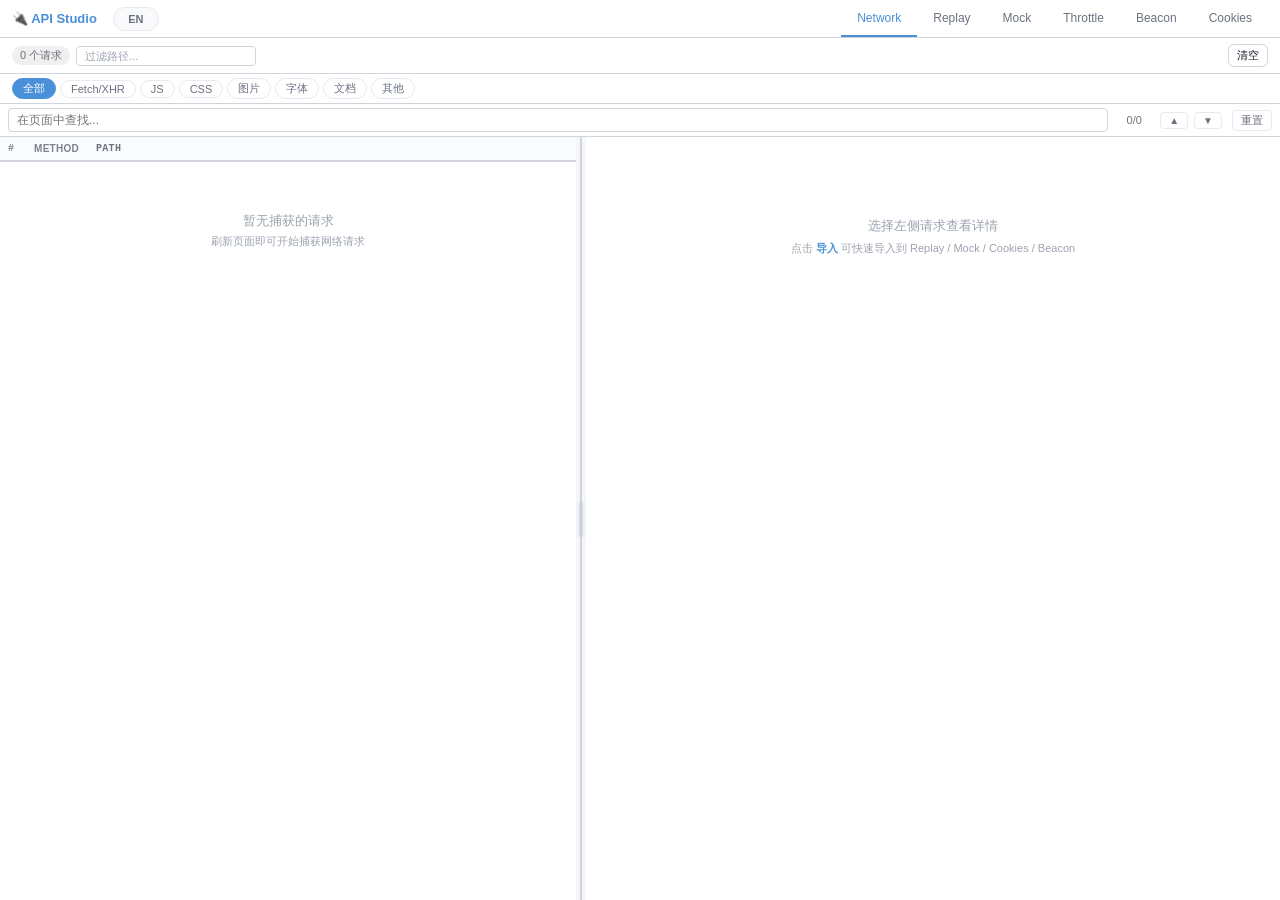
==== commit 1da15d72: "Update API Studio DevTools" ====
--- a/devtools-panel.html
+++ b/devtools-panel.html
@@ -3,7 +3,7 @@
 <head>
 <meta charset="UTF-8">
 <meta name="viewport" content="width=device-width, initial-scale=1.0">
-<title>API Studio 面板</title>
+<title>API Studio DevTools</title>
 <link rel="stylesheet" href="devtools-panel.css">
 </head>
 <body>
@@ -12,14 +12,15 @@
   <div class="tab-bar">
     <div class="tab-left">
       <span class="brand">🔌 API Studio</span>
+      <button class="language-toggle" id="languageToggleBtn" type="button" title="Switch language">EN</button>
     </div>
     <div class="tab-nav">
-      <button class="tab active" data-tab="network">Network</button>
-      <button class="tab" data-tab="replay">Replay</button>
-      <button class="tab" data-tab="mock">Mock <span class="tab-hit-badge" id="totalHitsCount"></span><span class="tab-status-dot" id="mockTabStatusDot" title="Mock 总开关已启用"></span></button>
-      <button class="tab" data-tab="throttle">Throttle <span class="tab-status-dot" id="throttleTabStatusDot" title="弱网预设已启用"></span></button>
-      <button class="tab" data-tab="beacon">Beacon <span class="tab-hit-badge" id="beaconCountBadge"></span></button>
-      <button class="tab" data-tab="cookies">Cookies</button>
+      <button class="tab active" data-tab="network"><span data-i18n="tab.network">Network</span></button>
+      <button class="tab" data-tab="replay"><span data-i18n="tab.replay">Replay</span></button>
+      <button class="tab" data-tab="mock"><span data-i18n="tab.mock">Mock</span> <span class="tab-hit-badge" id="totalHitsCount"></span><span class="tab-status-dot" id="mockTabStatusDot" title="Mock 总开关已启用" data-i18n-title="status.mockOn"></span></button>
+      <button class="tab" data-tab="throttle"><span data-i18n="tab.throttle">Throttle</span> <span class="tab-status-dot" id="throttleTabStatusDot" title="弱网预设已启用" data-i18n-title="status.throttleOn"></span></button>
+      <button class="tab" data-tab="beacon"><span data-i18n="tab.beacon">Beacon</span> <span class="tab-hit-badge" id="beaconCountBadge"></span></button>
+      <button class="tab" data-tab="cookies"><span data-i18n="tab.cookies">Cookies</span></button>
     </div>
   </div>
 
@@ -27,33 +28,33 @@
   <div class="tab-content" id="tabMock">
     <div class="mock-toolbar">
       <div class="mock-toolbar-left">
-        <label class="mock-checkbox" title="全选/取消全选"><input type="checkbox" id="toggleAllCb"></label>
-        <button class="batch-bar" id="batchDeleteBtn">🗑 批量删除</button>
-        <button class="btn btn-primary" id="mockAddBtn">+ 新建规则</button>
+        <label class="mock-checkbox" title="全选/取消全选" data-i18n-title="common.selectAll"><input type="checkbox" id="toggleAllCb"></label>
+        <button class="batch-bar" id="batchDeleteBtn" data-i18n="mock.batchDelete">🗑 批量删除</button>
+        <button class="btn btn-primary" id="mockAddBtn" data-i18n="mock.newRule">+ 新建规则</button>
         <div class="group-select-wrap">
           <button class="group-drop-btn" id="groupDropBtn" type="button">▼</button>
-          <input class="group-input" id="groupInput" placeholder="搜索分组..." value="默认分组" autocomplete="off">
+          <input class="group-input" id="groupInput" placeholder="搜索分组..." data-i18n-placeholder="mock.searchGroup" value="默认分组" autocomplete="off">
           <div class="group-dropdown" id="groupDropdown"></div>
         </div>
-        <button class="btn btn-text btn-sm" id="addGroupBtn">+ 新建分组</button>
+        <button class="btn btn-text btn-sm" id="addGroupBtn" data-i18n="mock.newGroup">+ 新建分组</button>
       </div>
       
       <div class="mock-toolbar-right">
-        <div class="master-toggle" title="全局启用/禁用所有 Mock 规则">
+        <div class="master-toggle" title="全局启用/禁用所有 Mock 规则" data-i18n-title="mock.masterTitle">
           <label class="toggle toggle-lg">
             <input type="checkbox" id="masterToggle" checked>
             <span class="toggle-slider"></span>
             <span class="toggle-text" id="masterToggleText">开启</span>
           </label>
         </div>
-        <button class="btn btn-sm" id="clearHitsBtn">清空计数</button>
+        <button class="btn btn-sm" id="clearHitsBtn" data-i18n="mock.clearHits">清空计数</button>
         <span class="mock-stats" id="mockStats">共 0 条规则，0 条启用</span>
       </div>
     </div>
     <div class="mock-list" id="mockList">
       <div class="empty-state" id="mockEmpty">
-        <p>📋 暂无规则</p>
-        <p class="hint">点击上方按钮或从 Network 标签页导入</p>
+        <p data-i18n="mock.emptyTitle">📋 暂无规则</p>
+        <p class="hint" data-i18n="mock.emptyHint">点击上方按钮或从 Network 标签页导入</p>
       </div>
     </div>
   </div>
@@ -63,30 +64,30 @@
     <div class="toolbar">
       <div class="toolbar-left">
         <span class="badge" id="countBadge">0 个请求</span>
-        <input class="net-search" id="networkSearchInput" type="text" placeholder="过滤路径..." autocomplete="off">
+        <input class="net-search" id="networkSearchInput" type="text" placeholder="过滤路径..." data-i18n-placeholder="network.filterPath" autocomplete="off">
       </div>
       <div class="toolbar-right">
-        <button class="btn btn-sm" id="clearBtn">清空</button>
+        <button class="btn btn-sm" id="clearBtn" data-i18n="common.clear">清空</button>
       </div>
     </div>
 
     <div class="filter-bar" id="filterBar">
-      <span class="filter-chip active" data-type="all">全部</span>
+      <span class="filter-chip active" data-type="all" data-i18n="network.filterAll">全部</span>
       <span class="filter-chip" data-type="fetch">Fetch/XHR</span>
       <span class="filter-chip" data-type="js">JS</span>
       <span class="filter-chip" data-type="css">CSS</span>
-      <span class="filter-chip" data-type="image">图片</span>
-      <span class="filter-chip" data-type="font">字体</span>
-      <span class="filter-chip" data-type="document">文档</span>
-      <span class="filter-chip" data-type="other">其他</span>
+      <span class="filter-chip" data-type="image" data-i18n="network.filterImage">图片</span>
+      <span class="filter-chip" data-type="font" data-i18n="network.filterFont">字体</span>
+      <span class="filter-chip" data-type="document" data-i18n="network.filterDocument">文档</span>
+      <span class="filter-chip" data-type="other" data-i18n="network.filterOther">其他</span>
     </div>
 
     <div class="find-overlay" id="findOverlay">
-      <input class="find-overlay-input" type="text" placeholder="在页面中查找..." autocomplete="off" spellcheck="false">
+      <input class="find-overlay-input" type="text" placeholder="在页面中查找..." data-i18n-placeholder="common.searchPage" autocomplete="off" spellcheck="false">
       <span class="find-overlay-count" id="findOverlayCount">0/0</span>
-      <button class="find-overlay-btn" id="findOverlayPrev" title="上一个">▲</button>
-      <button class="find-overlay-btn" id="findOverlayNext" title="下一个">▼</button>
-      <button class="find-overlay-btn find-overlay-close" id="findOverlayClose" title="重置">重置</button>
+      <button class="find-overlay-btn" id="findOverlayPrev" title="上一个" data-i18n-title="common.prev">▲</button>
+      <button class="find-overlay-btn" id="findOverlayNext" title="下一个" data-i18n-title="common.next">▼</button>
+      <button class="find-overlay-btn find-overlay-close" id="findOverlayClose" title="重置" data-i18n-title="common.reset" data-i18n="common.reset">重置</button>
     </div>
 
 	    <div class="layout">
@@ -105,60 +106,60 @@
             <tbody id="requestBody"></tbody>
           </table>
           <div class="empty-state" id="emptyState">
-            <p>暂无捕获的请求</p>
-            <p class="hint">刷新页面即可开始捕获网络请求</p>
+            <p data-i18n="network.emptyTitle">暂无捕获的请求</p>
+            <p class="hint" data-i18n="network.emptyHint">刷新页面即可开始捕获网络请求</p>
           </div>
 	        </div>
 	      </div>
-	      <div class="panel-divider" id="panelDivider" role="separator" aria-orientation="vertical" title="拖动调整左右面板宽度"></div>
+      <div class="panel-divider" id="panelDivider" role="separator" aria-orientation="vertical" title="拖动调整左右面板宽度" data-i18n-title="network.resizeHint"></div>
 	
 	      <!-- Detail panel -->
 	      <div class="detail-panel">
         <div class="detail-empty" id="detailEmpty">
-          <p>选择左侧请求查看详情</p>
-          <p class="hint">点击 <span class="imp-btn-sample">导入</span> 可快速导入到 Replay / Mock / Cookies / Beacon</p>
+          <p data-i18n="network.selectRequest">选择左侧请求查看详情</p>
+          <p class="hint" data-i18n="network.importHint">点击 <span class="imp-btn-sample">导入</span> 可快速导入到 Replay / Mock / Cookies / Beacon</p>
         </div>
         <div class="detail-content" id="detailContent" style="display:none">
           <div class="detail-header">
-            <h3>请求详情</h3>
+            <h3 data-i18n="network.detailTitle">请求详情</h3>
             <div class="detail-header-actions">
-              <button class="btn btn-secondary btn-import-target" id="importBeaconBtn">导入 Beacon</button>
-              <button class="btn btn-secondary btn-import-target" id="importReplayBtn">导入 Replay</button>
-              <button class="btn btn-secondary btn-import-target" id="importMockBtn">导入 Mock</button>
-              <button class="btn btn-secondary btn-import-target" id="importCookiesBtn">导入 Cookies</button>
+              <button class="btn btn-secondary btn-import-target" id="importBeaconBtn" data-i18n="beacon.import">导入 Beacon</button>
+              <button class="btn btn-secondary btn-import-target" id="importReplayBtn" data-i18n="replay.import">导入 Replay</button>
+              <button class="btn btn-secondary btn-import-target" id="importMockBtn" data-i18n="mock.import">导入 Mock</button>
+              <button class="btn btn-secondary btn-import-target" id="importCookiesBtn" data-i18n="cookies.import">导入 Cookies</button>
             </div>
           </div>
           <div class="detail-section">
             <div class="detail-row detail-row-url">
-              <span class="label">URL</span>
+              <span class="label" data-i18n="common.url">URL</span>
               <div class="value url-detail-block">
                 <div class="url-detail-line mono" id="detailUrlOrigin"></div>
                 <div class="url-detail-line mono" id="detailUrlPath"></div>
                 <div class="url-detail-line mono url-detail-query" id="detailUrlQuery" title=""></div>
                 <span id="detailUrlFull" style="display:none"></span>
               </div>
-              <button class="btn btn-sm btn-secondary url-copy-btn" id="copyDetailUrlBtn">复制</button>
-            </div>
-            <div class="detail-row"><span class="label">Method</span><span class="value" id="detailMethod"></span></div>
-            <div class="detail-row"><span class="label">Time</span><span class="value" id="detailTime"></span></div>
-            <div class="detail-row"><span class="label">Status</span><span class="value" id="detailStatus"></span></div>
-            <div class="detail-row"><span class="label">Content-Type</span><span class="value" id="detailContentType"></span></div>
-          </div>
-          <div class="detail-section">
-            <div class="section-title">请求 Headers</div>
+              <button class="btn btn-sm btn-secondary url-copy-btn" id="copyDetailUrlBtn" data-i18n="common.copy">复制</button>
+            </div>
+            <div class="detail-row"><span class="label" data-i18n="common.method">Method</span><span class="value" id="detailMethod"></span></div>
+            <div class="detail-row"><span class="label" data-i18n="common.time">Time</span><span class="value" id="detailTime"></span></div>
+            <div class="detail-row"><span class="label" data-i18n="common.status">Status</span><span class="value" id="detailStatus"></span></div>
+            <div class="detail-row"><span class="label" data-i18n="common.contentType">Content-Type</span><span class="value" id="detailContentType"></span></div>
+          </div>
+          <div class="detail-section">
+            <div class="section-title" data-i18n="network.reqHeaders">请求 Headers</div>
             <pre class="code-block" id="detailReqHeaders"></pre>
           </div>
           <div class="detail-section">
-            <div class="section-title">请求体</div>
-            <pre class="code-block" id="detailReqBody">无</pre>
-          </div>
-          <div class="detail-section">
-            <div class="section-title">响应 Headers</div>
+            <div class="section-title" data-i18n="network.reqBody">请求体</div>
+            <pre class="code-block" id="detailReqBody" data-i18n="common.empty">无</pre>
+          </div>
+          <div class="detail-section">
+            <div class="section-title" data-i18n="network.resHeaders">响应 Headers</div>
             <pre class="code-block" id="detailResHeaders"></pre>
           </div>
           <div class="detail-section">
-            <div class="section-title">响应体</div>
-            <div class="code-block response-body-panel" id="detailResBody">加载中...</div>
+            <div class="section-title" data-i18n="network.resBody">响应体</div>
+            <div class="code-block response-body-panel" id="detailResBody" data-i18n="common.loading">加载中...</div>
           </div>
         </div>
       </div>
@@ -170,54 +171,54 @@
     <div class="config-shell beacon-shell">
       <div class="config-toolbar">
         <div class="config-toolbar-left beacon-toolbar-left">
-          <input class="form-input beacon-input-lg" id="beaconPathInput" type="text" placeholder="监控路径关键字，例如 /track 或 /report">
-          <button class="btn btn-sm beacon-condition-toggle" id="toggleBeaconConditionsBtn" type="button">编辑条件</button>
-          <div class="beacon-condition-summary" id="beaconConditionSummary">未设置关注条件</div>
+          <input class="form-input beacon-input-lg" id="beaconPathInput" type="text" placeholder="监控路径关键字，例如 /track 或 /report" data-i18n-placeholder="beacon.pathPlaceholder">
+          <button class="btn btn-sm beacon-condition-toggle" id="toggleBeaconConditionsBtn" type="button" data-i18n="beacon.editConditions">编辑条件</button>
+          <div class="beacon-condition-summary" id="beaconConditionSummary" data-i18n="beacon.noConditions">未设置关注条件</div>
           <div class="beacon-conditions collapsed" id="beaconConditions"></div>
-          <button class="btn btn-sm beacon-add-condition" id="addBeaconConditionBtn" type="button">+ 添加条件</button>
+          <button class="btn btn-sm beacon-add-condition" id="addBeaconConditionBtn" type="button" data-i18n="beacon.addCondition">+ 添加条件</button>
         </div>
         <div class="config-toolbar-right">
-          <label class="toggle beacon-toggle" title="开启后会持续根据当前条件筛选命中的请求">
+          <label class="toggle beacon-toggle" title="开启后会持续根据当前条件筛选命中的请求" data-i18n-title="beacon.toggleTitle">
             <input type="checkbox" id="beaconEnabled" checked>
             <span class="toggle-slider"></span>
           </label>
-          <button class="btn btn-sm" id="clearBeaconBtn">清空命中</button>
+          <button class="btn btn-sm" id="clearBeaconBtn" data-i18n="beacon.clearHits">清空命中</button>
         </div>
       </div>
       <div class="config-layout beacon-layout">
         <aside class="config-list-panel">
           <div class="config-list" id="beaconList">
             <div class="empty-state" id="beaconEmpty">
-              <p>暂无命中的埋点请求</p>
-              <p class="hint">输入路径关键字后，会持续筛选当前捕获到的请求</p>
+              <p data-i18n="beacon.emptyTitle">暂无命中的埋点请求</p>
+              <p class="hint" data-i18n="beacon.emptyHint">输入路径关键字后，会持续筛选当前捕获到的请求</p>
             </div>
           </div>
         </aside>
         <section class="config-detail-panel beacon-detail-panel">
           <div class="detail-empty" id="beaconDetailEmpty">
-            <p>选择左侧命中项查看详情</p>
-            <p class="hint">适合盯某一路径的上报请求，再检查其中字段是否包含目标值</p>
+            <p data-i18n="beacon.selectHit">选择左侧命中项查看详情</p>
+            <p class="hint" data-i18n="beacon.selectHint">适合盯某一路径的上报请求，再检查其中字段是否包含目标值</p>
           </div>
           <div class="detail-content" id="beaconDetailContent" style="display:none">
             <div class="detail-header">
-              <h3>埋点详情</h3>
+              <h3 data-i18n="beacon.detailTitle">埋点详情</h3>
               <div class="detail-header-actions">
-                <button class="btn btn-secondary btn-sm" id="copyBeaconUrlBtn">复制 URL</button>
-                <button class="btn btn-secondary btn-sm" id="copyBeaconPayloadBtn">复制上报数据</button>
+                <button class="btn btn-secondary btn-sm" id="copyBeaconUrlBtn" data-i18n="beacon.copyUrl">复制 URL</button>
+                <button class="btn btn-secondary btn-sm" id="copyBeaconPayloadBtn" data-i18n="beacon.copyPayload">复制上报数据</button>
               </div>
             </div>
             <div class="detail-section">
-              <div class="detail-row"><span class="label">Path</span><span class="value mono" id="beaconDetailPath"></span></div>
-              <div class="detail-row"><span class="label">Method</span><span class="value" id="beaconDetailMethod"></span></div>
-              <div class="detail-row"><span class="label">Time</span><span class="value" id="beaconDetailTime"></span></div>
-              <div class="detail-row"><span class="label">字段命中</span><span class="value" id="beaconDetailField"></span></div>
+              <div class="detail-row"><span class="label" data-i18n="common.path">Path</span><span class="value mono" id="beaconDetailPath"></span></div>
+              <div class="detail-row"><span class="label" data-i18n="common.method">Method</span><span class="value" id="beaconDetailMethod"></span></div>
+              <div class="detail-row"><span class="label" data-i18n="common.time">Time</span><span class="value" id="beaconDetailTime"></span></div>
+              <div class="detail-row"><span class="label" data-i18n="beacon.fieldHit">字段命中</span><span class="value" id="beaconDetailField"></span></div>
             </div>
             <div class="detail-section">
-              <div class="section-title">关注字段值</div>
+              <div class="section-title" data-i18n="beacon.fieldValues">关注字段值</div>
               <pre class="code-block" id="beaconDetailFieldValues">无</pre>
             </div>
             <div class="detail-section">
-              <div class="section-title">解析后的上报数据</div>
+              <div class="section-title" data-i18n="beacon.parsedPayload">解析后的上报数据</div>
               <pre class="code-block beacon-payload-block" id="beaconDetailPayload">无</pre>
             </div>
           </div>
@@ -231,64 +232,60 @@
     <div class="config-shell">
       <div class="config-toolbar">
         <div class="config-toolbar-left">
-          <span class="badge" id="throttleStatusBadge">未启用弱网</span>
-          <button class="btn btn-primary" id="addThrottleBtn">+ 新建预设</button>
+          <span class="badge" id="throttleStatusBadge" data-i18n="throttle.noActive">未启用弱网</span>
+          <button class="btn btn-primary" id="addThrottleBtn" data-i18n="throttle.new">+ 新建预设</button>
         </div>
         <div class="config-toolbar-right">
-          <button class="btn btn-sm" id="clearThrottleBtn">清空</button>
+          <button class="btn btn-sm" id="clearThrottleBtn" data-i18n="common.clear">清空</button>
         </div>
       </div>
       <div class="config-layout">
         <aside class="config-list-panel">
           <div class="config-list" id="throttleList">
             <div class="empty-state" id="throttleEmpty">
-              <p>暂无弱网预设</p>
-              <p class="hint">用于 Replay 重发时模拟延迟、抖动和限速</p>
+              <p data-i18n="throttle.emptyTitle">暂无弱网预设</p>
+              <p class="hint" data-i18n="throttle.emptyHint">用于 Replay 重发时模拟延迟、抖动和限速</p>
             </div>
           </div>
         </aside>
         <section class="config-detail-panel">
           <div class="detail-empty" id="throttleDetailEmpty">
-            <p>选择左侧预设查看详情</p>
-            <p class="hint">启用后会影响 Replay 请求的发送和结果展示</p>
+            <p data-i18n="throttle.selectTitle">选择左侧预设查看详情</p>
+            <p class="hint" data-i18n="throttle.selectHint">启用后会影响 Replay 请求的发送和结果展示</p>
           </div>
           <div class="detail-content" id="throttleDetailContent" style="display:none">
             <div class="detail-header">
-              <h3>弱网配置</h3>
+              <h3 data-i18n="throttle.configTitle">弱网配置</h3>
               <div class="detail-header-actions">
-                <button class="btn btn-primary" id="applyThrottleBtn">设为当前预设</button>
-                <button class="btn btn-secondary" id="editThrottleBtn">编辑</button>
-                <button class="btn btn-danger" id="deleteThrottleBtn">删除</button>
+                <button class="btn btn-primary" id="applyThrottleBtn" data-i18n="throttle.apply">设为当前预设</button>
+                <button class="btn btn-secondary" id="editThrottleBtn" data-i18n="common.edit">编辑</button>
+                <button class="btn btn-danger" id="deleteThrottleBtn" data-i18n="common.delete">删除</button>
               </div>
             </div>
             <div class="detail-section">
-              <div class="detail-row"><span class="label">名称</span><span class="value" id="throttleDetailName"></span></div>
-              <div class="detail-row"><span class="label">延迟</span><span class="value" id="throttleDetailLatency"></span></div>
-              <div class="detail-row"><span class="label">抖动</span><span class="value" id="throttleDetailJitter"></span></div>
-              <div class="detail-row"><span class="label">下行</span><span class="value" id="throttleDetailDown"></span></div>
-              <div class="detail-row"><span class="label">上行</span><span class="value" id="throttleDetailUp"></span></div>
-              <div class="detail-row"><span class="label">作用域</span><span class="value" id="throttleDetailScopes"></span></div>
-              <div class="detail-row"><span class="label">状态</span><span class="value" id="throttleDetailStatus"></span></div>
+              <div class="detail-row"><span class="label" data-i18n="throttle.name">名称</span><span class="value" id="throttleDetailName"></span></div>
+              <div class="detail-row"><span class="label" data-i18n="throttle.latency">延迟</span><span class="value" id="throttleDetailLatency"></span></div>
+              <div class="detail-row"><span class="label" data-i18n="throttle.jitter">抖动</span><span class="value" id="throttleDetailJitter"></span></div>
+              <div class="detail-row"><span class="label" data-i18n="throttle.down">下行</span><span class="value" id="throttleDetailDown"></span></div>
+              <div class="detail-row"><span class="label" data-i18n="throttle.up">上行</span><span class="value" id="throttleDetailUp"></span></div>
+              <div class="detail-row"><span class="label" data-i18n="throttle.scope">作用域</span><span class="value" id="throttleDetailScopes"></span></div>
+              <div class="detail-row"><span class="label" data-i18n="throttle.status">状态</span><span class="value" id="throttleDetailStatus"></span></div>
             </div>
             <div class="detail-section">
-              <div class="section-title">作用域开关</div>
+              <div class="section-title" data-i18n="throttle.scopeSwitch">作用域开关</div>
               <div class="config-scope-box throttle-scope-inline">
                 <div class="config-scope-toggle">
-                  <span><strong>Replay</strong><em>仅影响 Replay 页面的重发请求</em></span>
+                  <span><strong>Replay</strong><em data-i18n="throttle.replayScopeHint">仅影响 Replay 页面的重发请求</em></span>
                   <label class="toggle"><input type="checkbox" id="throttleScopeReplay"><span class="toggle-slider"></span></label>
                 </div>
                 <div class="config-scope-toggle">
-                  <span><strong>Mock</strong><em>仅影响命中 Mock 规则的接口</em></span>
-                  <label class="toggle"><input type="checkbox" id="throttleScopeMock"><span class="toggle-slider"></span></label>
-                </div>
-                <div class="config-scope-toggle">
-                  <span><strong>页面全局</strong><em>仅影响当前页面的 fetch / XHR 接口</em></span>
+                  <span><strong data-i18n="throttle.pageScope">页面全局</strong><em data-i18n="throttle.pageScopeHint">仅影响当前页面的 fetch / XHR 接口</em></span>
                   <label class="toggle"><input type="checkbox" id="throttleScopePage"><span class="toggle-slider"></span></label>
                 </div>
               </div>
             </div>
             <div class="detail-section">
-              <div class="section-title">说明</div>
+              <div class="section-title" data-i18n="throttle.description">说明</div>
               <pre class="code-block" id="throttleDetailPreview"></pre>
             </div>
           </div>
@@ -303,41 +300,41 @@
       <aside class="cookies-list-panel">
         <div class="cookies-toolbar">
           <span class="badge" id="cookiesCountBadge">0 组 Cookies</span>
-          <button class="btn btn-sm" id="clearCookiesBtn">清空</button>
+          <button class="btn btn-sm" id="clearCookiesBtn" data-i18n="common.clear">清空</button>
         </div>
         <div class="cookies-list" id="cookiesList">
           <div class="empty-state" id="cookiesEmpty">
-            <p>暂无 Cookies</p>
-            <p class="hint">从 Network 请求详情导入后会显示在这里</p>
+            <p data-i18n="cookies.emptyTitle">暂无 Cookies</p>
+            <p class="hint" data-i18n="cookies.emptyHint">从 Network 请求详情导入后会显示在这里</p>
           </div>
         </div>
       </aside>
       <div class="cookies-detail-panel">
         <div class="detail-empty" id="cookiesDetailEmpty">
-          <p>选择左侧 Cookies 查看详情</p>
-          <p class="hint">可以单独复制请求 Cookies 或 Set-Cookie</p>
+          <p data-i18n="cookies.selectTitle">选择左侧 Cookies 查看详情</p>
+          <p class="hint" data-i18n="cookies.selectHint">可以单独复制请求 Cookies 或 Set-Cookie</p>
         </div>
         <div class="detail-content" id="cookiesDetailContent" style="display:none">
           <div class="detail-header">
-            <h3>Cookies 详情</h3>
+            <h3 data-i18n="cookies.detailTitle">Cookies 详情</h3>
             <div class="detail-header-actions">
-              <button class="btn btn-secondary btn-sm" id="copyCookiesHeaderBtn">复制 Cookies</button>
-              <button class="btn btn-secondary btn-sm" id="copyCookiesSetBtn">复制 Set-Cookie</button>
-              <button class="btn btn-secondary btn-sm" id="deleteCookiesEntryBtn">删除</button>
-            </div>
-          </div>
-          <div class="detail-section">
-            <div class="detail-row"><span class="label">Path</span><span class="value mono" id="cookiesDetailPath"></span></div>
-            <div class="detail-row"><span class="label">Method</span><span class="value" id="cookiesDetailMethod"></span></div>
-            <div class="detail-row"><span class="label">Time</span><span class="value" id="cookiesDetailTime"></span></div>
-          </div>
-          <div class="detail-section">
-            <div class="section-title">请求 Cookies</div>
-            <pre class="code-block" id="cookiesDetailReq">无</pre>
+              <button class="btn btn-secondary btn-sm" id="copyCookiesHeaderBtn" data-i18n="cookies.copyCookies">复制 Cookies</button>
+              <button class="btn btn-secondary btn-sm" id="copyCookiesSetBtn" data-i18n="cookies.copySetCookie">复制 Set-Cookie</button>
+              <button class="btn btn-secondary btn-sm" id="deleteCookiesEntryBtn" data-i18n="common.delete">删除</button>
+            </div>
+          </div>
+          <div class="detail-section">
+            <div class="detail-row"><span class="label" data-i18n="common.path">Path</span><span class="value mono" id="cookiesDetailPath"></span></div>
+            <div class="detail-row"><span class="label" data-i18n="common.method">Method</span><span class="value" id="cookiesDetailMethod"></span></div>
+            <div class="detail-row"><span class="label" data-i18n="common.time">Time</span><span class="value" id="cookiesDetailTime"></span></div>
+          </div>
+          <div class="detail-section">
+            <div class="section-title" data-i18n="cookies.reqCookies">请求 Cookies</div>
+            <pre class="code-block" id="cookiesDetailReq" data-i18n="common.empty">无</pre>
           </div>
           <div class="detail-section">
             <div class="section-title">Set-Cookie</div>
-            <pre class="code-block" id="cookiesDetailSet">无</pre>
+            <pre class="code-block" id="cookiesDetailSet" data-i18n="common.empty">无</pre>
           </div>
         </div>
       </div>
@@ -348,76 +345,104 @@
   <div class="tab-content" id="tabReplay">
     <div class="replay-tab-shell">
       <div class="replay-tab-empty" id="replayEmpty">
-        <p>从 Network 里选择一个请求开始调试</p>
-        <p class="hint">点击请求详情右上角的“调试此请求”即可带入</p>
+        <p data-i18n="replay.emptyTitle">从 Network 里选择一个请求开始调试</p>
+        <p class="hint" data-i18n="replay.emptyHint">点击请求详情右上角的“导入 Replay”即可带入</p>
       </div>
       <div class="replay-tab-content" id="replayContent" style="display:none">
         <div class="replay-workspace">
           <aside class="replay-history-panel">
             <div class="replay-history-header">
-              <label class="mock-checkbox replay-history-checkall" title="全选/取消全选">
+              <label class="mock-checkbox replay-history-checkall" title="全选/取消全选" data-i18n-title="common.selectAll">
                 <input type="checkbox" id="replayHistoryToggleAll">
               </label>
               <div class="group-select-wrap replay-group-select-wrap">
                 <button class="group-drop-btn" id="replayGroupDropBtn" type="button">▼</button>
-                <input class="group-input" id="replayGroupInput" placeholder="搜索分组..." value="默认分组" autocomplete="off">
+                <input class="group-input" id="replayGroupInput" placeholder="搜索分组..." data-i18n-placeholder="replay.searchGroup" value="默认分组" autocomplete="off">
                 <div class="group-dropdown" id="replayGroupDropdown"></div>
               </div>
-              <button class="btn btn-text btn-sm" id="addReplayGroupBtn" type="button">+ 新建分组</button>
-              <button class="btn btn-secondary btn-sm replay-history-batch-btn" id="replayBatchDeleteBtn">删除选中</button>
-            </div>
-            <input class="replay-history-search" id="replayHistorySearchInput" type="text" placeholder="按保存名称快速检索..." autocomplete="off">
+              <button class="btn btn-text btn-sm" id="addReplayGroupBtn" type="button" data-i18n="replay.newGroup">+ 新建分组</button>
+              <button class="btn btn-secondary btn-sm replay-history-batch-btn" id="replayBatchDeleteBtn" data-i18n="replay.deleteSelected">删除选中</button>
+            </div>
+            <input class="replay-history-search" id="replayHistorySearchInput" type="text" placeholder="按保存名称快速检索..." data-i18n-placeholder="replay.searchSaved" autocomplete="off">
             <div class="replay-history-list" id="replayHistoryList">
-              <div class="replay-history-empty">还没有保存的请求</div>
+              <div class="replay-history-empty" data-i18n="replay.noSaved">还没有保存的请求</div>
             </div>
           </aside>
-          <div class="replay-panel-divider" id="replayPanelDivider" role="separator" aria-orientation="vertical" title="拖动调整左右区域宽度"></div>
+          <div class="replay-panel-divider" id="replayPanelDivider" role="separator" aria-orientation="vertical" title="拖动调整左右区域宽度" data-i18n-title="replay.resizeHint"></div>
           <div class="replay-main-panel">
             <div class="replay-main-sticky">
               <div class="find-overlay replay-find-overlay" id="replayFindOverlay">
-                <input class="find-overlay-input" id="replayFindInput" type="text" placeholder="在页面中查找..." autocomplete="off" spellcheck="false">
+                <input class="find-overlay-input" id="replayFindInput" type="text" placeholder="在页面中查找..." data-i18n-placeholder="common.searchPage" autocomplete="off" spellcheck="false">
                 <span class="find-overlay-count" id="replayFindCount">0/0</span>
-                <button class="find-overlay-btn" id="replayFindPrev" title="上一个">▲</button>
-                <button class="find-overlay-btn" id="replayFindNext" title="下一个">▼</button>
-                <button class="find-overlay-btn find-overlay-close" id="replayFindClose" title="重置">重置</button>
+                <button class="find-overlay-btn" id="replayFindPrev" title="上一个" data-i18n-title="common.prev">▲</button>
+                <button class="find-overlay-btn" id="replayFindNext" title="下一个" data-i18n-title="common.next">▼</button>
+                <button class="find-overlay-btn find-overlay-close" id="replayFindClose" title="重置" data-i18n-title="common.reset" data-i18n="common.reset">重置</button>
               </div>
             </div>
             <div class="replay-main-scroll">
               <div class="replay-editor-card">
                 <div class="replay-grid">
-                  <div class="replay-method-wrap">
-                    <label class="form-label" for="replayMethod">Method</label>
-                    <select class="form-select" id="replayMethod">
-                      <option value="GET">GET</option>
-                      <option value="POST">POST</option>
-                      <option value="PUT">PUT</option>
-                      <option value="DELETE">DELETE</option>
-                      <option value="PATCH">PATCH</option>
-                      <option value="HEAD">HEAD</option>
-                      <option value="OPTIONS">OPTIONS</option>
-                    </select>
+                  <div class="replay-input-row">
+                    <div class="replay-method-wrap">
+                      <label class="form-label" for="replayMethod">Method</label>
+                      <select class="form-select" id="replayMethod">
+                        <option value="GET">GET</option>
+                        <option value="POST">POST</option>
+                        <option value="PUT">PUT</option>
+                        <option value="DELETE">DELETE</option>
+                        <option value="PATCH">PATCH</option>
+                        <option value="HEAD">HEAD</option>
+                        <option value="OPTIONS">OPTIONS</option>
+                      </select>
+                    </div>
+                    <div class="replay-url-wrap">
+                      <div class="replay-url-head">
+                        <label class="form-label" for="replayUrl">URL</label>
+                        <div class="replay-action-wrap">
+                          <button class="btn btn-secondary" id="saveReplayBtn" data-i18n="replay.saveRequest">保存请求</button>
+                          <button class="btn btn-primary" id="sendReplayBtn" data-i18n="replay.sendRequest">发送请求</button>
+                        </div>
+                      </div>
+                      <input type="text" class="form-input" id="replayUrl" placeholder="http://localhost:8080/api/tasks">
+                    </div>
                   </div>
-                  <div class="replay-url-wrap">
-                    <label class="form-label" for="replayUrl">URL</label>
-                    <input type="text" class="form-input" id="replayUrl" placeholder="http://localhost:8080/api/tasks">
-                  </div>
-                  <div class="replay-send-wrap">
-                    <button class="btn btn-primary" id="sendReplayBtn">发送请求</button>
-                  </div>
                 </div>
                 <div class="form-row">
-                  <label class="form-label" for="replayHeaders">请求 Headers</label>
+                  <label class="form-label" for="replayHeaders" data-i18n="replay.reqHeaders">请求 Headers</label>
                   <textarea class="form-textarea replay-textarea" id="replayHeaders" rows="6" placeholder="Content-Type: application/json&#10;Authorization: Bearer ..."></textarea>
                 </div>
                 <div class="form-row replay-body-row">
                   <div class="replay-body-head">
-                    <label class="form-label" for="replayBody">请求体</label>
+                    <label class="form-label" for="replayBody" data-i18n="replay.reqBody">请求体</label>
                     <div class="replay-body-actions">
-                      <button class="btn btn-secondary btn-sm" id="formatReplayJsonBtn">格式化 JSON</button>
-                      <button class="btn btn-secondary btn-sm" id="minifyReplayJsonBtn">压缩 JSON</button>
+                      <button class="btn btn-secondary btn-sm" id="formatReplayJsonBtn" data-i18n="replay.formatJson">格式化 JSON</button>
+                      <button class="btn btn-secondary btn-sm" id="minifyReplayJsonBtn" data-i18n="replay.minifyJson">压缩 JSON</button>
                     </div>
                   </div>
-                  <textarea class="form-textarea replay-textarea replay-body-textarea" id="replayBody" rows="8" placeholder='{"name":"demo"}'></textarea>
+                  <div class="replay-body-type-row">
+                    <label class="form-label replay-body-type-label" for="replayBodyType" data-i18n="replay.bodyType">请求体类型</label>
+                    <select class="form-select replay-body-type-select" id="replayBodyType">
+                      <option value="raw">原始 / JSON</option>
+                      <option value="urlencoded">表单 URL Encoded</option>
+                      <option value="multipart">文件上传 FormData</option>
+                    </select>
+                    <span class="replay-body-type-tip" id="replayBodyTypeTip">适合 JSON、XML、纯文本等原始请求体。</span>
+                  </div>
+                  <textarea class="form-textarea replay-textarea replay-body-textarea replay-body-panel" id="replayBody" rows="8" placeholder='{"name":"demo"}' data-replay-body-panel="raw"></textarea>
+                  <div class="replay-form-editor replay-body-panel" id="replayUrlEncodedEditor" data-replay-body-panel="urlencoded" hidden>
+                    <div class="replay-form-editor-head">
+                      <span data-i18n="replay.urlencodedHead">字段会按 application/x-www-form-urlencoded 发送</span>
+                      <button class="btn btn-secondary btn-sm" id="addReplayUrlEncodedRowBtn" type="button" data-i18n="replay.addField">+ 添加字段</button>
+                    </div>
+                    <div class="replay-form-rows" id="replayUrlEncodedRows"></div>
+                  </div>
+                  <div class="replay-form-editor replay-body-panel" id="replayMultipartEditor" data-replay-body-panel="multipart" hidden>
+                    <div class="replay-form-editor-head">
+                      <span data-i18n="replay.multipartHead">字段会按 multipart/form-data 发送，文件需要选择本地文件</span>
+                      <button class="btn btn-secondary btn-sm" id="addReplayMultipartRowBtn" type="button" data-i18n="replay.addField">+ 添加字段</button>
+                    </div>
+                    <div class="replay-form-rows" id="replayMultipartRows"></div>
+                  </div>
                 </div>
                 <div class="detail-actions replay-actions">
                   <span class="replay-status" id="replayStatus"></span>
@@ -425,18 +450,18 @@
               </div>
               <div class="replay-result-card">
                 <div class="detail-section">
-                  <div class="section-title">响应结果</div>
-                  <div class="detail-row"><span class="label">Status</span><span class="value" id="replayResultStatus">-</span></div>
-                  <div class="detail-row"><span class="label">Time</span><span class="value" id="replayResultTime">-</span></div>
-                  <div class="detail-row"><span class="label">Content-Type</span><span class="value" id="replayResultContentType">-</span></div>
+                  <div class="section-title" data-i18n="replay.responseResult">响应结果</div>
+                  <div class="detail-row"><span class="label" data-i18n="common.status">Status</span><span class="value" id="replayResultStatus">-</span></div>
+                  <div class="detail-row"><span class="label" data-i18n="common.time">Time</span><span class="value" id="replayResultTime">-</span></div>
+                  <div class="detail-row"><span class="label" data-i18n="common.contentType">Content-Type</span><span class="value" id="replayResultContentType">-</span></div>
                 </div>
                 <div class="detail-section">
-                  <div class="section-title">响应 Headers</div>
-                  <pre class="code-block" id="replayResultHeaders">(尚未发送)</pre>
+                  <div class="section-title" data-i18n="replay.responseHeaders">响应 Headers</div>
+                  <pre class="code-block" id="replayResultHeaders" data-i18n="common.notSent">(尚未发送)</pre>
                 </div>
                 <div class="detail-section">
-                  <div class="section-title">响应体</div>
-                  <pre class="code-block replay-response-body" id="replayResultBody">(尚未发送)</pre>
+                  <div class="section-title" data-i18n="replay.responseBody">响应体</div>
+                  <pre class="code-block replay-response-body" id="replayResultBody" data-i18n="common.notSent">(尚未发送)</pre>
                 </div>
               </div>
             </div>
@@ -448,29 +473,29 @@
 
   <!-- Context Menu -->
   <div id="contextMenu">
-    <div class="ctx-item"><span class="ctx-icon">✦</span> 导入到 Mock</div>
+    <div class="ctx-item"><span class="ctx-icon">✦</span> <span data-i18n="mock.importTo">导入到 Mock</span></div>
   </div>
 
   <!-- Toast -->
   <div class="toast" id="toast"></div>
   <div class="time-tooltip" id="timeTooltip" style="display:none"></div>
   <div class="import-menu floating" id="floatingImportMenu" style="display:none">
-    <button class="import-menu-item" data-import-target="replay">导入 Replay</button>
-    <button class="import-menu-item" data-import-target="mock">导入 Mock</button>
-    <button class="import-menu-item" data-import-target="cookies">导入 Cookies</button>
-    <button class="import-menu-item" data-import-target="beacon">导入 Beacon</button>
+    <button class="import-menu-item" data-import-target="replay" data-i18n="replay.import">导入 Replay</button>
+    <button class="import-menu-item" data-import-target="mock" data-i18n="mock.import">导入 Mock</button>
+    <button class="import-menu-item" data-import-target="cookies" data-i18n="cookies.import">导入 Cookies</button>
+    <button class="import-menu-item" data-import-target="beacon" data-i18n="beacon.import">导入 Beacon</button>
   </div>
 
   <div class="modal-overlay" id="configModalOverlay">
     <div class="modal config-modal">
       <div class="modal-header">
-        <h3 id="configModalTitle">新建配置</h3>
+        <h3 id="configModalTitle" data-i18n="config.new">新建配置</h3>
         <button class="btn-icon" id="configModalCloseBtn">✕</button>
       </div>
       <div class="modal-body" id="configModalBody"></div>
       <div class="modal-footer">
-        <button class="btn btn-secondary" id="configModalCancelBtn">取消</button>
-        <button class="btn btn-primary" id="configModalSaveBtn">保存</button>
+        <button class="btn btn-secondary" id="configModalCancelBtn" data-i18n="common.cancel">取消</button>
+        <button class="btn btn-primary" id="configModalSaveBtn" data-i18n="common.save">保存</button>
       </div>
     </div>
   </div>
@@ -479,41 +504,42 @@
   <div class="modal-overlay" id="modalOverlay">
     <div class="modal">
       <div class="modal-header">
-        <h2 id="modalTitle">新建规则</h2>
+        <h2 id="modalTitle" data-i18n="mock.modalNew">新建规则</h2>
         <button class="modal-close" id="modalCloseBtn">✕</button>
       </div>
       <div class="modal-body">
         <div class="form-row">
-          <label class="form-label">规则名称</label>
-          <input type="text" class="form-input" id="ruleName" placeholder="例如：用户信息接口">
+          <label class="form-label" data-i18n="mock.ruleName">规则名称</label>
+          <input type="text" class="form-input" id="ruleName" placeholder="例如：用户信息接口" data-i18n-placeholder="mock.ruleNamePlaceholder">
         </div>
         <div class="form-row">
-          <label class="form-label">URL 路径</label>
+          <label class="form-label" data-i18n="mock.urlPath">URL 路径</label>
           <input type="text" class="form-input" id="urlPattern" placeholder="/api/user/info">
         </div>
         <div class="form-row">
-          <label class="form-label">响应体</label>
+          <label class="form-label" data-i18n="mock.responseBody">响应体</label>
           <textarea class="form-textarea" id="responseBody" rows="14" placeholder='{"data": "mock数据"}'></textarea>
           <div class="textarea-actions">
             <div class="find-bar">
-              <input type="text" class="find-input" id="findInput" placeholder="搜索...">
+              <input type="text" class="find-input" id="findInput" placeholder="搜索..." data-i18n-placeholder="common.search">
               <span class="find-result" id="findResult"></span>
-              <button class="find-btn" id="findPrevBtn" title="上一个">▲</button>
-              <button class="find-btn" id="findNextBtn" title="下一个">▼</button>
-            </div>
-            <button class="btn btn-text" id="formatJsonBtn">格式化 JSON</button>
+              <button class="find-btn" id="findPrevBtn" title="上一个" data-i18n-title="common.prev">▲</button>
+              <button class="find-btn" id="findNextBtn" title="下一个" data-i18n-title="common.next">▼</button>
+            </div>
+            <button class="btn btn-text" id="formatJsonBtn" data-i18n="replay.formatJson">格式化 JSON</button>
           </div>
         </div>
       </div>
       <div class="modal-footer">
-        <button class="btn btn-secondary" id="cancelModalBtn">取消</button>
-        <button class="btn btn-danger" id="deleteRuleBtn" style="display:none">删除</button>
-        <button class="btn btn-primary" id="saveRuleBtn">保存</button>
+        <button class="btn btn-secondary" id="cancelModalBtn" data-i18n="common.cancel">取消</button>
+        <button class="btn btn-danger" id="deleteRuleBtn" style="display:none" data-i18n="common.delete">删除</button>
+        <button class="btn btn-primary" id="saveRuleBtn" data-i18n="common.save">保存</button>
       </div>
     </div>
   </div>
 </div>
 
+<script src="compat.js"></script>
 <script src="devtools-panel.js"></script>
 </body>
 </html>
--- a/devtools-panel.css
+++ b/devtools-panel.css
@@ -9,6 +9,8 @@
 .tab-bar{display:flex;align-items:center;justify-content:space-between;padding:0 12px;background:var(--surface);border-bottom:1px solid var(--border);flex-shrink:0;height:38px}
 .tab-left{display:flex;align-items:center}
 .brand{font-size:13px;font-weight:700;color:var(--primary);margin-right:16px}
+.language-toggle{height:24px;min-width:46px;margin-right:14px;padding:0 10px;border:1px solid var(--border-light);border-radius:999px;background:#f8fafc;color:var(--text-secondary);font-size:11px;font-weight:800;line-height:22px;cursor:pointer;transition:all .12s}
+.language-toggle:hover{border-color:#bfd3ea;background:#eef3fc;color:var(--primary)}
 .tab-nav{display:flex;gap:0;height:100%}
 .tab{background:none;border:none;border-bottom:2px solid transparent;padding:0 16px;font-size:12px;font-weight:500;color:var(--text-secondary);cursor:pointer;transition:all .12s;height:100%;line-height:36px}
 .tab:hover{color:var(--text)}
@@ -223,13 +225,37 @@
 .replay-main-scroll{display:flex;flex-direction:column;gap:10px;overflow-y:auto;min-height:0;padding-right:2px}
 .replay-editor-card,.replay-result-card{background:var(--surface);border:1px solid var(--border-light);border-radius:8px;padding:12px}
 .replay-find-overlay{position:static;margin:0}
-.replay-grid{display:grid;grid-template-columns:120px minmax(0,1fr) auto;gap:10px;margin-bottom:10px;align-items:end}
-.replay-send-wrap{display:flex;align-items:flex-end;justify-content:flex-end;white-space:nowrap}
+.replay-grid{display:flex;flex-direction:column;gap:10px;margin-bottom:10px;min-width:0}
+.replay-input-row{display:grid;grid-template-columns:120px minmax(0,1fr);gap:10px;align-items:end;min-width:0}
+.replay-method-wrap,.replay-url-wrap{min-width:0}
+.replay-url-head{display:flex;align-items:center;justify-content:space-between;gap:10px;margin-bottom:4px;min-width:0}
+.replay-url-head .form-label{margin-bottom:0}
+.replay-action-wrap{display:flex;align-items:center;justify-content:flex-end;gap:8px;min-width:0;white-space:nowrap}
+.replay-action-wrap .btn{padding-left:12px;padding-right:12px}
+@media (max-width: 720px){.replay-url-head{align-items:flex-start;flex-direction:column}.replay-action-wrap{justify-content:flex-start;white-space:normal;flex-wrap:wrap}}
 .replay-textarea{min-height:92px}
 .replay-body-textarea{min-height:196px}
 .replay-body-row{margin-top:22px}
 .replay-body-row .form-label{margin:0}
 .replay-body-head{display:flex;align-items:center;justify-content:space-between;gap:12px;margin-bottom:8px}
+.replay-body-type-row{display:grid;grid-template-columns:auto 210px minmax(0,1fr);align-items:center;gap:8px;margin-bottom:8px;padding:8px 10px;border:1px solid var(--border-light);border-radius:6px;background:#fafbfc}
+.replay-body-type-label{white-space:nowrap;color:var(--text-secondary)}
+.replay-body-type-select{width:100%}
+.replay-body-type-tip{font-size:11px;color:var(--text-secondary);line-height:1.45;min-width:0}
+.replay-body-panel[hidden]{display:none!important}
+.replay-form-editor{border:1px solid var(--border-light);border-radius:6px;background:#fafbfc;padding:10px}
+.replay-form-editor-head{display:flex;align-items:center;justify-content:space-between;gap:10px;margin-bottom:8px;font-size:11px;color:var(--text-secondary);line-height:1.4}
+.replay-form-editor-head strong{color:var(--text)}
+.replay-form-rows{display:flex;flex-direction:column;gap:8px}
+.replay-form-row{display:grid;grid-template-columns:minmax(120px,.85fr) minmax(160px,1.15fr) auto;gap:8px;align-items:start}
+.replay-form-row.multipart{grid-template-columns:minmax(120px,.85fr) 96px minmax(180px,1.2fr) auto}
+.replay-form-row .form-input,.replay-form-row .form-select{height:32px;min-width:0}
+.replay-form-file-wrap{display:flex;flex-direction:column;gap:4px;min-width:0}
+.replay-form-file-input{width:100%;min-height:32px;font-size:11px;color:var(--text-secondary)}
+.replay-form-file-hint{font-size:10px;color:var(--text-muted);line-height:1.35;word-break:break-all}
+.replay-form-delete{align-self:center;white-space:nowrap}
+.replay-form-empty{padding:8px 2px;font-size:11px;color:var(--text-muted)}
+@media (max-width: 760px){.replay-body-type-row{grid-template-columns:1fr}.replay-form-row,.replay-form-row.multipart{grid-template-columns:1fr}.replay-form-delete{justify-self:flex-start}}
 .replay-actions{align-items:center;justify-content:space-between;gap:12px;flex-wrap:wrap}
 .replay-status{font-size:11px;color:var(--text-secondary);min-height:16px}
 .replay-status.error{color:var(--danger)}
@@ -277,6 +303,7 @@
 .beacon-conditions.collapsed{display:none}
 .beacon-condition-row{display:flex;align-items:center;gap:6px;min-width:0}
 .beacon-condition-row .beacon-input{flex:1;min-width:130px;width:auto}
+.beacon-condition-mode{width:76px;flex-shrink:0}
 .beacon-condition-remove{flex-shrink:0;color:var(--text-secondary)}
 .beacon-add-condition{flex-shrink:0;margin-top:1px}
 .beacon-toggle{width:32px;height:18px}
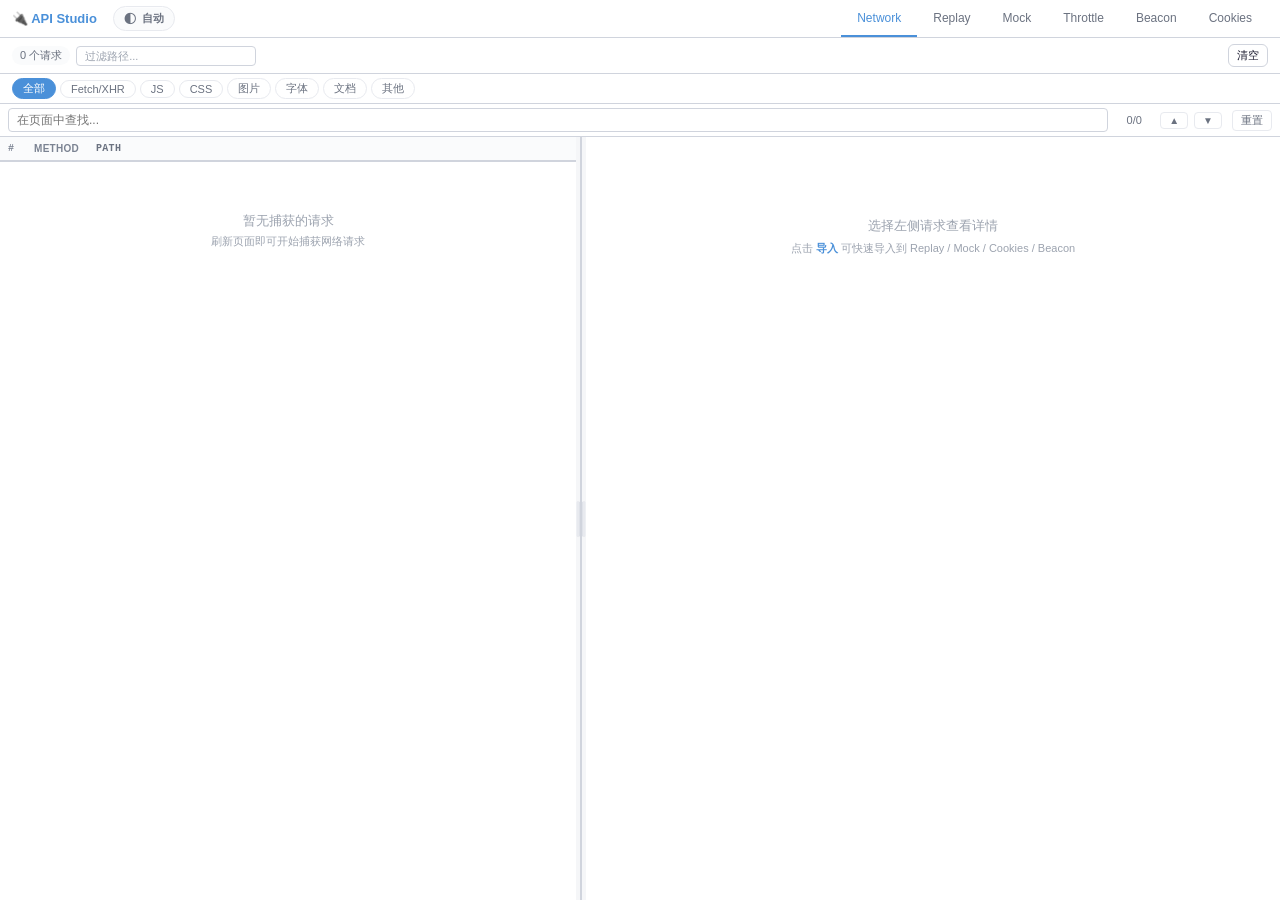
==== commit 2b2edf6c: "Update API Studio DevTools panel" ====
--- a/devtools-panel.html
+++ b/devtools-panel.html
@@ -3,7 +3,7 @@
 <head>
 <meta charset="UTF-8">
 <meta name="viewport" content="width=device-width, initial-scale=1.0">
-<title>API Studio DevTools</title>
+<title>API Studio 面板</title>
 <link rel="stylesheet" href="devtools-panel.css">
 </head>
 <body>
@@ -12,15 +12,18 @@
   <div class="tab-bar">
     <div class="tab-left">
       <span class="brand">🔌 API Studio</span>
-      <button class="language-toggle" id="languageToggleBtn" type="button" title="Switch language">EN</button>
+      <button class="theme-toggle" id="themeToggleBtn" type="button" title="切换主题">
+        <span class="theme-toggle-icon" id="themeToggleIcon">◐</span>
+        <span class="theme-toggle-text" id="themeToggleText">自动</span>
+      </button>
     </div>
     <div class="tab-nav">
-      <button class="tab active" data-tab="network"><span data-i18n="tab.network">Network</span></button>
-      <button class="tab" data-tab="replay"><span data-i18n="tab.replay">Replay</span></button>
-      <button class="tab" data-tab="mock"><span data-i18n="tab.mock">Mock</span> <span class="tab-hit-badge" id="totalHitsCount"></span><span class="tab-status-dot" id="mockTabStatusDot" title="Mock 总开关已启用" data-i18n-title="status.mockOn"></span></button>
-      <button class="tab" data-tab="throttle"><span data-i18n="tab.throttle">Throttle</span> <span class="tab-status-dot" id="throttleTabStatusDot" title="弱网预设已启用" data-i18n-title="status.throttleOn"></span></button>
-      <button class="tab" data-tab="beacon"><span data-i18n="tab.beacon">Beacon</span> <span class="tab-hit-badge" id="beaconCountBadge"></span></button>
-      <button class="tab" data-tab="cookies"><span data-i18n="tab.cookies">Cookies</span></button>
+      <button class="tab active" data-tab="network">Network</button>
+      <button class="tab" data-tab="replay">Replay</button>
+      <button class="tab" data-tab="mock">Mock <span class="tab-hit-badge" id="totalHitsCount"></span><span class="tab-status-dot" id="mockTabStatusDot" title="Mock 总开关已启用" data-i18n-title="status.mockOn"></span></button>
+      <button class="tab" data-tab="throttle">Throttle <span class="tab-status-dot" id="throttleTabStatusDot" title="弱网预设已启用" data-i18n-title="status.throttleOn"></span></button>
+      <button class="tab" data-tab="beacon">Beacon <span class="tab-hit-badge" id="beaconCountBadge"></span></button>
+      <button class="tab" data-tab="cookies">Cookies</button>
     </div>
   </div>
 
@@ -145,21 +148,41 @@
             <div class="detail-row"><span class="label" data-i18n="common.status">Status</span><span class="value" id="detailStatus"></span></div>
             <div class="detail-row"><span class="label" data-i18n="common.contentType">Content-Type</span><span class="value" id="detailContentType"></span></div>
           </div>
-          <div class="detail-section">
-            <div class="section-title" data-i18n="network.reqHeaders">请求 Headers</div>
-            <pre class="code-block" id="detailReqHeaders"></pre>
-          </div>
-          <div class="detail-section">
-            <div class="section-title" data-i18n="network.reqBody">请求体</div>
-            <pre class="code-block" id="detailReqBody" data-i18n="common.empty">无</pre>
-          </div>
-          <div class="detail-section">
-            <div class="section-title" data-i18n="network.resHeaders">响应 Headers</div>
-            <pre class="code-block" id="detailResHeaders"></pre>
-          </div>
-          <div class="detail-section">
-            <div class="section-title" data-i18n="network.resBody">响应体</div>
-            <div class="code-block response-body-panel" id="detailResBody" data-i18n="common.loading">加载中...</div>
+          <div class="detail-section detail-collapsible">
+            <button class="detail-section-toggle" type="button" data-detail-toggle aria-expanded="true">
+              <span class="section-title" data-i18n="network.reqHeaders">请求 Headers</span>
+              <span class="detail-section-caret">▾</span>
+            </button>
+            <div class="detail-section-body">
+              <pre class="code-block detail-resizable" id="detailReqHeaders"></pre>
+            </div>
+          </div>
+          <div class="detail-section detail-collapsible">
+            <button class="detail-section-toggle" type="button" data-detail-toggle aria-expanded="true">
+              <span class="section-title" data-i18n="network.reqBody">请求体</span>
+              <span class="detail-section-caret">▾</span>
+            </button>
+            <div class="detail-section-body">
+              <div class="code-block request-body-panel detail-resizable" id="detailReqBody">无</div>
+            </div>
+          </div>
+          <div class="detail-section detail-collapsible">
+            <button class="detail-section-toggle" type="button" data-detail-toggle aria-expanded="true">
+              <span class="section-title" data-i18n="network.resHeaders">响应 Headers</span>
+              <span class="detail-section-caret">▾</span>
+            </button>
+            <div class="detail-section-body">
+              <pre class="code-block detail-resizable" id="detailResHeaders"></pre>
+            </div>
+          </div>
+          <div class="detail-section detail-collapsible">
+            <button class="detail-section-toggle" type="button" data-detail-toggle aria-expanded="true">
+              <span class="section-title" data-i18n="network.resBody">响应体</span>
+              <span class="detail-section-caret">▾</span>
+            </button>
+            <div class="detail-section-body">
+              <div class="code-block response-body-panel detail-resizable" id="detailResBody" data-i18n="common.loading">加载中...</div>
+            </div>
           </div>
         </div>
       </div>
--- a/devtools-panel.css
+++ b/devtools-panel.css
@@ -1,6 +1,22 @@
 *,*::before,*::after{box-sizing:border-box;margin:0;padding:0}
 
-:root{--bg:#f5f6f8;--surface:#fff;--border:#d0d4dd;--border-light:#e8eaef;--text:#1a1a2e;--text-secondary:#6b7280;--text-muted:#9ca3af;--primary:#4A90D9;--primary-hover:#357ABD;--danger:#e74c3c;--success:#2ecc71;--warning:#f39c12;--font:-apple-system,BlinkMacSystemFont,"Segoe UI",Roboto,sans-serif;--mono:"SF Mono","Consolas","Liberation Mono",monospace;--radius:6px}
+:root{color-scheme:light;--bg:#f5f6f8;--surface:#fff;--surface-soft:#fafbfc;--surface-raised:#fff;--input-bg:#fff;--code-bg:#f4f5f7;--border:#d0d4dd;--border-light:#e8eaef;--text:#1a1a2e;--text-secondary:#6b7280;--text-muted:#9ca3af;--primary:#4A90D9;--primary-hover:#357ABD;--primary-soft:#eef3fc;--primary-strong:#2563eb;--danger:#e74c3c;--danger-hover:#c0392b;--success:#2ecc71;--warning:#f39c12;--warning-soft:#fff7dc;--warning-border:#f7df99;--shadow:0 12px 28px rgba(15,23,42,.14);--dialog-overlay:rgba(26,26,46,.34);--tooltip-bg:rgba(17,24,39,.96);--find-bg:#fff3b0;--find-active:#ffaa00;--mono:"SF Mono","Consolas","Liberation Mono",monospace;--font:-apple-system,BlinkMacSystemFont,"Segoe UI",Roboto,sans-serif;--radius:6px}
+
+:root[data-theme="dark"]{color-scheme:dark;--bg:#10141d;--surface:#171c28;--surface-soft:#202636;--surface-raised:#1c2331;--input-bg:#111722;--code-bg:#111722;--border:#3a4254;--border-light:#2a3243;--text:#e7edf7;--text-secondary:#a9b3c4;--text-muted:#768196;--primary:#7ab7ff;--primary-hover:#9bc8ff;--primary-soft:#19314e;--primary-strong:#93c5fd;--danger:#ff7568;--danger-hover:#ff8c82;--success:#63d88e;--warning:#f5b84b;--warning-soft:#3a2b12;--warning-border:#7a5a1e;--shadow:0 18px 42px rgba(0,0,0,.42);--dialog-overlay:rgba(3,7,18,.62);--tooltip-bg:rgba(7,10,18,.96);--find-bg:#665a19;--find-active:#d69e2e}
+
+:root[data-theme="dark"] .mock-method.GET,:root[data-theme="dark"] .method.GET{background:#173b27;color:#8ee6ad}
+:root[data-theme="dark"] .mock-method.POST,:root[data-theme="dark"] .method.POST{background:#18385f;color:#9ccaff}
+:root[data-theme="dark"] .mock-method.PUT,:root[data-theme="dark"] .method.PUT{background:#493611;color:#ffd27a}
+:root[data-theme="dark"] .mock-method.DELETE,:root[data-theme="dark"] .method.DELETE{background:#4d2020;color:#ffaaa3}
+:root[data-theme="dark"] .mock-method.PATCH,:root[data-theme="dark"] .method.PATCH{background:#35284d;color:#ceb9ff}
+:root[data-theme="dark"] .theme-toggle{box-shadow:inset 0 1px 0 rgba(255,255,255,.06)}
+:root[data-theme="dark"] .theme-toggle:hover{box-shadow:none}
+:root[data-theme="dark"] .tab-hit-badge{background:#3b2c18;color:#f8c56a}
+:root[data-theme="dark"] .btn-text:hover,:root[data-theme="dark"] .btn-icon:hover,:root[data-theme="dark"] .find-btn:hover,:root[data-theme="dark"] .group-drop-btn:hover{background:rgba(122,183,255,.12)}
+:root[data-theme="dark"] .mock-item:hover,:root[data-theme="dark"] .req-table tbody tr:hover,:root[data-theme="dark"] .req-table tbody tr.selected,:root[data-theme="dark"] .import-menu-item:hover,:root[data-theme="dark"] .detail-section-toggle:hover,:root[data-theme="dark"] .replay-history-item:hover,:root[data-theme="dark"] .cookies-item:hover,:root[data-theme="dark"] .config-item:hover,:root[data-theme="dark"] .beacon-match-item:hover,:root[data-theme="dark"] .app-dialog-option:hover,:root[data-theme="dark"] .group-dropdown .g-item:hover,:root[data-theme="dark"] .g-item:hover,:root[data-theme="dark"] .filter-chip:hover,:root[data-theme="dark"] .find-overlay-btn:hover,:root[data-theme="dark"] .response-preview-link:hover{background:var(--primary-soft)}
+:root[data-theme="dark"] .badge,:root[data-theme="dark"] .mock-method.ANY,:root[data-theme="dark"] .method.ANY,:root[data-theme="dark"] .config-item-state,:root[data-theme="dark"] .mock-hits,:root[data-theme="dark"] .group-dropdown,:root[data-theme="dark"] #contextMenu,:root[data-theme="dark"] .app-dialog,:root[data-theme="dark"] .modal,:root[data-theme="dark"] .cookies-list-panel,:root[data-theme="dark"] .cookies-detail-panel,:root[data-theme="dark"] .config-list-panel,:root[data-theme="dark"] .config-detail-panel,:root[data-theme="dark"] .replay-history-panel,:root[data-theme="dark"] .replay-editor-card,:root[data-theme="dark"] .replay-result-card,:root[data-theme="dark"] .replay-body-type-row,:root[data-theme="dark"] .replay-form-editor,:root[data-theme="dark"] .config-scope-box,:root[data-theme="dark"] .detail-collapsible,:root[data-theme="dark"] .request-body-table-wrap,:root[data-theme="dark"] .request-body-row-file td,:root[data-theme="dark"] .request-body-raw-toggle,:root[data-theme="dark"] .find-overlay,:root[data-theme="dark"] .sub-fields{background:var(--surface-soft)}
+:root[data-theme="dark"] .app-dialog-options,:root[data-theme="dark"] .app-dialog-option,:root[data-theme="dark"] .form-select,:root[data-theme="dark"] .form-input,:root[data-theme="dark"] .form-textarea,:root[data-theme="dark"] .net-search,:root[data-theme="dark"] .replay-history-search,:root[data-theme="dark"] .group-input,:root[data-theme="dark"] .beacon-input,:root[data-theme="dark"] .find-overlay-input{background:var(--input-bg);color:var(--text)}
+:root[data-theme="dark"] .app-dialog-footer,:root[data-theme="dark"] .modal-header,:root[data-theme="dark"] .modal-footer,:root[data-theme="dark"] .detail-section-toggle,:root[data-theme="dark"] .cookies-toolbar,:root[data-theme="dark"] .config-toolbar,:root[data-theme="dark"] .replay-history-panel,:root[data-theme="dark"] .config-list-panel,:root[data-theme="dark"] .config-detail-panel,:root[data-theme="dark"] .cookies-list-panel,:root[data-theme="dark"] .cookies-detail-panel,:root[data-theme="dark"] .replay-editor-card,:root[data-theme="dark"] .replay-result-card{border-color:var(--border-light)}
 
 body{font-family:var(--font);font-size:12px;color:var(--text);background:var(--bg);height:100vh;overflow:hidden}
 #app{display:flex;flex-direction:column;height:100vh}
@@ -9,8 +25,10 @@
 .tab-bar{display:flex;align-items:center;justify-content:space-between;padding:0 12px;background:var(--surface);border-bottom:1px solid var(--border);flex-shrink:0;height:38px}
 .tab-left{display:flex;align-items:center}
 .brand{font-size:13px;font-weight:700;color:var(--primary);margin-right:16px}
-.language-toggle{height:24px;min-width:46px;margin-right:14px;padding:0 10px;border:1px solid var(--border-light);border-radius:999px;background:#f8fafc;color:var(--text-secondary);font-size:11px;font-weight:800;line-height:22px;cursor:pointer;transition:all .12s}
-.language-toggle:hover{border-color:#bfd3ea;background:#eef3fc;color:var(--primary)}
+.theme-toggle{height:25px;display:inline-flex;align-items:center;gap:6px;margin-right:14px;padding:0 10px;border:1px solid var(--border-light);border-radius:999px;background:var(--surface-soft);color:var(--text-secondary);font-size:11px;font-weight:800;line-height:23px;cursor:pointer;transition:all .16s;box-shadow:inset 0 1px 0 rgba(255,255,255,.45)}
+.theme-toggle:hover{border-color:var(--primary);background:var(--primary-soft);color:var(--primary)}
+.theme-toggle-icon{font-size:12px;line-height:1}
+.theme-toggle-text{white-space:nowrap}
 .tab-nav{display:flex;gap:0;height:100%}
 .tab{background:none;border:none;border-bottom:2px solid transparent;padding:0 16px;font-size:12px;font-weight:500;color:var(--text-secondary);cursor:pointer;transition:all .12s;height:100%;line-height:36px}
 .tab:hover{color:var(--text)}
@@ -30,7 +48,7 @@
 .mock-list{flex:1;overflow-y:auto;min-height:0;display:flex;flex-direction:column;justify-content:flex-start;align-items:stretch}
 
 .mock-item{display:flex;align-items:center;padding:8px 12px;gap:8px;cursor:pointer;border-bottom:1px solid var(--border-light);transition:background .08s}
-.mock-item:hover{background:#eef3fc}
+.mock-item:hover{background:var(--primary-soft)}
 .mock-item.disabled{opacity:.5}
 
 .mock-toggle{flex-shrink:0}
@@ -40,7 +58,7 @@
 .mock-name{font-size:12px;font-weight:600;white-space:nowrap;overflow:hidden;text-overflow:ellipsis}
 .mock-meta{display:flex;align-items:center;gap:6px;margin-top:2px;font-size:11px;color:var(--text-secondary)}
 .mock-method{display:inline-block;padding:0 4px;border-radius:3px;font-weight:700;font-size:9px;line-height:16px}
-.mock-method.ANY{background:#e8e8e8;color:#666}
+.mock-method.ANY{background:var(--surface-soft);color:var(--text-secondary)}
 .mock-method.GET{background:#d4edda;color:#155724}
 .mock-method.POST{background:#cce5ff;color:#004085}
 .mock-method.PUT{background:#fff3cd;color:#856404}
@@ -54,7 +72,7 @@
 
 .toggle{position:relative;display:inline-block;width:32px;height:18px;flex-shrink:0}
 .toggle input{opacity:0;width:0;height:0}
-.toggle-slider{position:absolute;inset:0;background:#ccc;border-radius:18px;cursor:pointer;transition:.2s}
+.toggle-slider{position:absolute;inset:0;background:var(--border);border-radius:18px;cursor:pointer;transition:.2s}
 .toggle-slider::before{content:"";position:absolute;width:14px;height:14px;left:2px;bottom:2px;background:#fff;border-radius:50%;transition:.2s}
 .toggle input:checked+.toggle-slider{background:var(--primary)}
 .toggle input:checked+.toggle-slider::before{transform:translateX(14px)}
@@ -66,20 +84,20 @@
 /* ====== Network Tab ====== */
 .toolbar{display:flex;align-items:center;justify-content:space-between;padding:6px 12px;background:var(--surface);border-bottom:1px solid var(--border);flex-shrink:0}
 .toolbar-left,.toolbar-right{display:flex;align-items:center;gap:6px}
-.badge{font-size:11px;color:var(--text-secondary);background:#f0f0f0;padding:2px 8px;border-radius:999px}
+.badge{font-size:11px;color:var(--text-secondary);background:var(--surface-soft);padding:2px 8px;border-radius:999px}
 
 .btn{display:inline-flex;align-items:center;padding:4px 10px;border:1px solid var(--border);border-radius:var(--radius);font-size:11px;font-weight:500;cursor:pointer;transition:all .12s;background:var(--surface);color:var(--text);gap:4px;line-height:1.4}
-.btn:hover{background:#f0f0f0;border-color:#bbb}
+.btn:hover{background:var(--surface-soft);border-color:var(--text-muted)}
 .btn-sm{padding:3px 8px}
 .btn-primary{background:var(--primary);color:#fff;border-color:var(--primary)}
 .btn-primary:hover{background:var(--primary-hover);border-color:var(--primary-hover)}
 .btn-secondary{background:var(--surface);color:var(--text);border-color:var(--border)}
 .btn-danger{background:var(--danger);color:#fff;border-color:var(--danger)}
-.btn-danger:hover{background:#c0392b}
+.btn-danger:hover{background:var(--danger-hover)}
 .btn-text{background:none;color:var(--primary);border:none;padding:4px 8px;font-size:12px}
 .btn-text:hover{background:rgba(74,144,217,.08)}
 .btn-icon{background:none;border:none;cursor:pointer;padding:4px 8px;font-size:14px;color:var(--text-secondary);border-radius:4px}
-.btn-icon:hover{background:#f0f0f0;color:var(--text)}
+.btn-icon:hover{background:var(--surface-soft);color:var(--text)}
 .btn-icon-sm{font-size:11px;padding:2px 5px}
 
 /* ===== Layout: left-right split ===== */
@@ -88,17 +106,20 @@
 .list-panel{width:45%;min-width:260px;display:flex;flex-direction:column;background:var(--surface)}
 .table-scroll{flex:1;overflow-y:auto;overflow-x:hidden}
 .panel-divider{width:10px;flex-shrink:0;position:relative;cursor:col-resize;background:linear-gradient(to right, transparent 0, transparent 4px, var(--border) 4px, var(--border) 6px, transparent 6px, transparent 100%)}
-.panel-divider::after{content:"";position:absolute;top:50%;left:50%;transform:translate(-50%,-50%);width:3px;height:36px;border-radius:999px;background:#c9ced8;box-shadow:-3px 0 0 #eef1f5,3px 0 0 #eef1f5}
+.panel-divider::after{content:"";position:absolute;top:50%;left:50%;transform:translate(-50%,-50%);width:3px;height:36px;border-radius:999px;background:var(--border);box-shadow:-3px 0 0 var(--border-light),3px 0 0 var(--border-light)}
 .panel-divider:hover,.panel-divider.dragging{background:linear-gradient(to right, transparent 0, transparent 3px, var(--primary) 3px, var(--primary) 7px, transparent 7px, transparent 100%)}
 .panel-divider:hover::after,.panel-divider.dragging::after{background:var(--primary)}
 
 .req-table{width:100%;border-collapse:collapse;table-layout:fixed}
 .req-table thead{position:sticky;top:0;z-index:1}
-.req-table th{text-align:left;padding:6px 8px;font-size:10px;font-weight:600;color:var(--text-secondary);background:#fafbfc;border-bottom:2px solid var(--border);text-transform:uppercase;letter-spacing:.03em;user-select:none}
+.req-table th{text-align:left;padding:6px 8px;font-size:10px;font-weight:600;color:var(--text-secondary);background:var(--surface-soft);border-bottom:2px solid var(--border);text-transform:uppercase;letter-spacing:.03em;user-select:none}
 .req-table td{padding:6px 8px;font-size:11px;white-space:nowrap;overflow:hidden;text-overflow:ellipsis;vertical-align:middle}
-.req-table tbody tr{cursor:pointer;border-bottom:1px solid var(--border-light);transition:background .08s}
-.req-table tbody tr:hover{background:#eef3fc}
-.req-table tbody tr.selected{background:#dbeafe}
+.req-table tbody tr{cursor:pointer;border-bottom:1px solid var(--border-light);transition:background .08s,box-shadow .16s}
+.req-table tbody tr:hover{background:var(--primary-soft)}
+.req-table tbody tr.selected{background:var(--primary-soft)}
+.req-table tbody tr.latest-row{box-shadow:inset 3px 0 0 var(--primary)}
+.req-table tbody tr.just-captured{animation:requestFlash .8s ease-in-out 2}
+@keyframes requestFlash{0%,100%{background:transparent;box-shadow:inset 3px 0 0 transparent}50%{background:var(--primary-soft);box-shadow:inset 3px 0 0 var(--primary-strong)}}
 
 .col-id{width:26px;text-align:center;font-size:10px;color:var(--text-muted);font-family:var(--mono)}
 .col-method{width:64px}
@@ -123,6 +144,8 @@
 .method.PATCH{background:#e2d5f0;color:#563d7c}
 
 .col-url{font-family:var(--mono);font-size:11px}
+.path-cell{display:flex;align-items:center;gap:6px;min-width:0;width:100%}
+.path-cell-text{overflow:hidden;text-overflow:ellipsis;white-space:nowrap;min-width:0}
 .req-table th.col-id,
 .req-table th.col-method{color:#7b8392}
 .status-code{font-weight:700;font-size:11px}
@@ -151,11 +174,19 @@
 .btn-import-target.imported{background:#eef7f1;border-color:#b8e0c6;color:#1f8f55}
 .btn-import-target.imported:hover{background:#e6f3eb;border-color:#a4d7b5;color:#1f8f55}
 .import-menu-wrap{position:relative}
-.import-menu{position:absolute;top:calc(100% + 6px);right:0;min-width:148px;padding:6px;background:#fff;border:1px solid var(--border);border-radius:8px;box-shadow:0 12px 28px rgba(15,23,42,.14);z-index:1000}
+.import-menu{position:absolute;top:calc(100% + 6px);right:0;min-width:148px;padding:6px;background:var(--surface-raised);border:1px solid var(--border);border-radius:8px;box-shadow:var(--shadow);z-index:1000}
 .import-menu.floating{position:fixed;top:auto;right:auto;z-index:10000}
 .import-menu-item{display:flex;align-items:center;width:100%;padding:7px 10px;background:none;border:none;border-radius:6px;font-size:12px;color:var(--text);cursor:pointer;text-align:left}
-.import-menu-item:hover{background:#eef3fc;color:var(--primary)}
+.import-menu-item:hover{background:var(--primary-soft);color:var(--primary)}
 .detail-section{margin-bottom:12px}
+.detail-collapsible{border:1px solid var(--border-light);border-radius:6px;background:var(--surface);overflow:hidden}
+.detail-section-toggle{display:flex;align-items:center;justify-content:space-between;width:100%;padding:7px 9px;border:0;border-bottom:1px solid var(--border-light);background:var(--surface-soft);color:var(--text-secondary);cursor:pointer;text-align:left}
+.detail-section-toggle:hover{background:var(--primary-soft);color:var(--primary)}
+.detail-section-toggle .section-title{margin:0;color:inherit}
+.detail-section-caret{font-size:12px;line-height:1;color:inherit;transition:transform .12s}
+.detail-collapsible.collapsed .detail-section-caret{transform:rotate(-90deg)}
+.detail-collapsible.collapsed .detail-section-body{display:none}
+.detail-section-body{padding:0;background:var(--surface)}
 .detail-row{display:flex;align-items:baseline;gap:8px;padding:3px 0;border-bottom:1px solid var(--border-light)}
 .detail-row .label{font-size:11px;font-weight:600;color:var(--text-secondary);min-width:70px;flex-shrink:0}
 .detail-row .value{font-size:12px;word-break:break-all}
@@ -166,23 +197,51 @@
 .url-detail-line:first-child{font-weight:600;color:var(--text)}
 .url-detail-query{white-space:nowrap;overflow:hidden;text-overflow:ellipsis;max-width:100%;color:var(--text-secondary)}
 .url-copy-btn{flex-shrink:0;margin-left:auto}
-.time-source-chip{display:inline-flex;align-items:center;margin-left:6px;padding:1px 6px;border-radius:999px;background:#eef3fc;color:var(--primary);font-size:10px;font-weight:700;vertical-align:middle}
-.time-hint{display:inline-flex;align-items:center;justify-content:center;width:16px;height:16px;margin-left:6px;border-radius:999px;background:#eef3fc;color:var(--primary);font-size:10px;font-weight:700;cursor:help;vertical-align:middle}
+.time-source-chip{display:inline-flex;align-items:center;margin-left:6px;padding:1px 6px;border-radius:999px;background:var(--primary-soft);color:var(--primary);font-size:10px;font-weight:700;vertical-align:middle}
+.time-hint{display:inline-flex;align-items:center;justify-content:center;width:16px;height:16px;margin-left:6px;border-radius:999px;background:var(--primary-soft);color:var(--primary);font-size:10px;font-weight:700;cursor:help;vertical-align:middle}
 .detail-section-header{display:flex;align-items:center;justify-content:space-between;gap:8px;margin-bottom:6px}
 .section-title{font-size:11px;font-weight:600;color:var(--text-secondary);margin-bottom:6px;text-transform:uppercase;letter-spacing:.04em}
-.code-block{background:#f4f5f7;border:1px solid var(--border-light);border-radius:4px;padding:8px 10px;font-family:var(--mono);font-size:11px;line-height:1.5;white-space:pre-wrap;word-break:break-all;max-height:200px;overflow:auto}
+.code-block{background:var(--code-bg);border:1px solid var(--border-light);border-radius:4px;padding:8px 10px;font-family:var(--mono);font-size:11px;line-height:1.5;white-space:pre-wrap;word-break:break-all;max-height:200px;overflow:auto;color:var(--text)}
+.detail-section-body>.code-block{border:0;border-radius:0;max-height:none;min-height:78px;height:148px}
+.detail-resizable{resize:vertical;overflow:auto}
+.request-body-panel{font-family:var(--font);white-space:normal;word-break:normal;max-height:none;padding:0;background:var(--surface);overflow:auto}
+.request-body-empty{padding:8px 10px;color:var(--text-muted);font-family:var(--mono);font-size:11px}
+.request-body-summary{display:flex;flex-direction:column;gap:3px;padding:8px 10px;border-bottom:1px solid var(--border-light);background:var(--surface-soft);color:var(--text-secondary);font-size:11px;line-height:1.45}
+.request-body-summary-line{word-break:break-word}
+.request-body-summary-line.mono{font-family:var(--mono)}
+.request-body-summary-note{margin-top:2px;color:var(--warning);background:var(--warning-soft);border:1px solid var(--warning-border);border-radius:4px;padding:5px 7px;line-height:1.45}
+.request-body-table-wrap{overflow:auto;background:var(--surface)}
+.request-body-table{width:100%;border-collapse:collapse;table-layout:fixed;font-size:11px}
+.request-body-table th{position:sticky;top:0;z-index:1;background:var(--surface-soft);border-bottom:1px solid var(--border-light);padding:6px 8px;text-align:left;color:var(--text-secondary);font-weight:700;text-transform:none;letter-spacing:0}
+.request-body-table th:nth-child(1){width:28%}
+.request-body-table th:nth-child(2){width:72px}
+.request-body-table td{padding:7px 8px;border-bottom:1px solid var(--border-light);vertical-align:top;background:var(--surface)}
+.request-body-row:last-child td{border-bottom:0}
+.request-body-row-file td{background:var(--surface-soft)}
+.request-body-row-empty td{color:var(--text-muted);text-align:center}
+.request-body-key{color:var(--text);font-weight:700;overflow-wrap:anywhere}
+.request-body-type{color:var(--text-secondary);white-space:nowrap}
+.request-body-value{min-width:0;overflow-wrap:anywhere;word-break:break-word}
+.request-body-text-value{font-family:var(--mono);white-space:pre-wrap}
+.request-body-file-name{display:inline-flex;align-items:center;margin-right:6px;font-family:var(--mono);font-weight:700;color:var(--primary);overflow-wrap:anywhere}
+.request-body-file-name::before{content:"FILE";display:inline-flex;align-items:center;margin-right:6px;padding:1px 5px;border-radius:999px;background:var(--primary-soft);color:var(--primary);font-family:var(--font);font-size:9px;font-weight:800;letter-spacing:.02em}
+.request-body-file-meta{display:inline-flex;align-items:center;margin:2px 4px 2px 0;padding:1px 6px;border-radius:999px;background:var(--surface-soft);color:var(--text-secondary);font-size:10px;line-height:16px;white-space:nowrap}
+.request-body-file-meta.mono{font-family:var(--mono)}
+.request-body-raw{margin:0;padding:8px 10px;font-family:var(--mono);font-size:11px;line-height:1.5;white-space:pre-wrap;word-break:break-word;overflow-wrap:anywhere;background:var(--code-bg);color:var(--text)}
+.request-body-raw-toggle{border-top:1px solid var(--border-light);background:var(--surface-soft)}
+.request-body-raw-toggle summary{padding:7px 10px;cursor:pointer;color:var(--primary);font-weight:700;font-size:11px}
 .response-body-panel{font-family:var(--mono)}
-.response-body-panel.is-media{background:#f8fafc;padding:10px;white-space:normal;word-break:normal}
+.response-body-panel.is-media{background:var(--surface-soft);padding:10px;white-space:normal;word-break:normal}
 .response-preview{display:flex;flex-direction:column;gap:10px}
 .response-preview-meta{font-size:11px;color:var(--text-secondary);line-height:1.5}
 .response-preview-actions{display:flex;gap:8px;flex-wrap:wrap}
-.response-preview-link{display:inline-flex;align-items:center;justify-content:center;padding:5px 12px;border:1px solid var(--border);border-radius:6px;background:#fff;color:var(--text);font-size:12px;text-decoration:none;cursor:pointer}
+.response-preview-link{display:inline-flex;align-items:center;justify-content:center;padding:5px 12px;border:1px solid var(--border);border-radius:6px;background:var(--surface);color:var(--text);font-size:12px;text-decoration:none;cursor:pointer}
 .response-preview-link:hover{border-color:#bfd3ea;color:var(--primary)}
-.response-preview-image{display:block;max-width:100%;max-height:360px;object-fit:contain;border:1px solid var(--border-light);border-radius:6px;background:#fff}
+.response-preview-image{display:block;max-width:100%;max-height:360px;object-fit:contain;border:1px solid var(--border-light);border-radius:6px;background:var(--surface)}
 .response-preview-video,.response-preview-audio{display:block;width:100%;max-width:100%;border-radius:6px;background:#000}
 .response-preview-audio{background:#fff}
 .response-preview-note{font-size:11px;color:var(--text-secondary)}
-.response-preview-code{margin:0;background:#f4f5f7;border:1px solid var(--border-light);border-radius:6px;padding:8px 10px;font-family:var(--mono);font-size:11px;line-height:1.5;white-space:pre-wrap;word-break:break-all;max-height:220px;overflow:auto}
+.response-preview-code{margin:0;background:var(--code-bg);border:1px solid var(--border-light);border-radius:6px;padding:8px 10px;font-family:var(--mono);font-size:11px;line-height:1.5;white-space:pre-wrap;word-break:break-all;max-height:220px;overflow:auto;color:var(--text)}
 .detail-actions{display:flex;justify-content:flex-end;margin-top:8px}
 .replay-tab-shell{display:flex;flex-direction:column;flex:1;min-height:0;background:var(--surface)}
 .replay-tab-empty{display:flex;flex:1;flex-direction:column;align-items:center;justify-content:center;padding:80px 20px;color:var(--text-muted);text-align:center}
